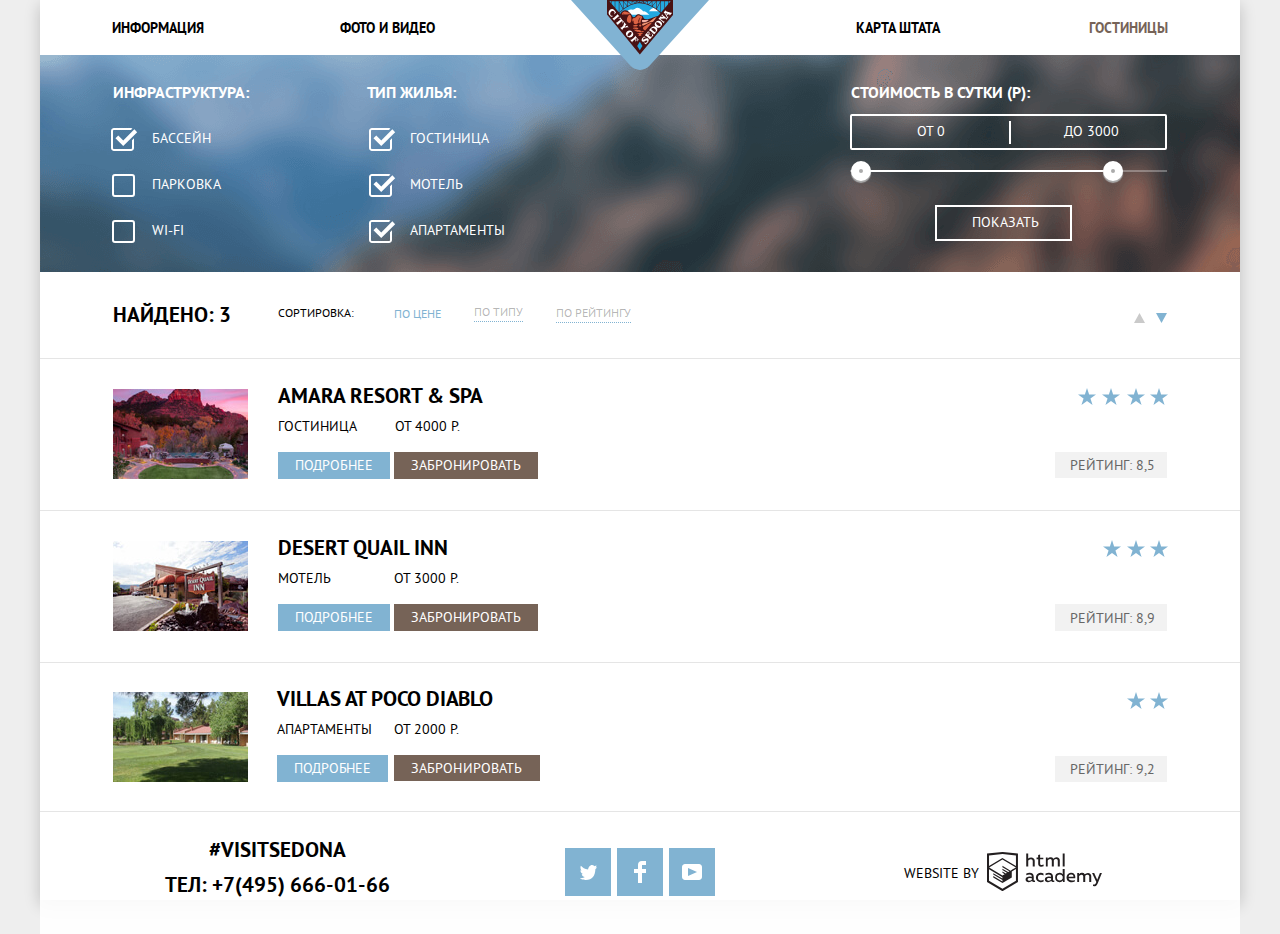
==== hotels.html @ c20787b1 "правки" ====
<!DOCTYPE html>
<html class="page" lang="ru">
  <head>
    <meta charset="utf-8">
    <title>HTML Academy: Седона</title>
    <link href="css/normalize.css" rel="stylesheet">
    <link href="css/style-min.css" rel="stylesheet">
  </head>
  <body>
    <div class="wrapper page-wrapper">
      <header class="header">
        <a class="logo-sedona" href="index.html">
          <img src="img/logo_sedona.svg" width="138" height="70" alt="Логотип город Седона">
        </a>
        <nav class="main-nav">
          <ul class="main-nav-list">
            <li class="main-nav-item"><a class="main-nav-link" href="">Информация</a></li>
            <li class="main-nav-item main-nav-item-foto"><a class="main-nav-link" href="">Фото и видео</a></li>
            <li class="main-nav-item main-nav-item-map main-nav-item-right"><a class="main-nav-link" href="">Карта штата</a></li>
            <li class="main-nav-item main-nav-item-right"><a class="main-nav-link">Гостиницы</a></li>
          </ul>
        </nav>
      </header>
      <main>
        <h1 class="visually-hidden">Поиск отеля</h1>
        <section>
          <h2 class="visually-hidden">Поиск гостиницы</h2>
          <form class="filter-hotel" action="https://echo.htmlacademy.ru" method="get">
            <fieldset class="filter filter-control">
              <legend class="filter-title legend">Инфраструктура:</legend>
              <ul class="type-hotel-list">
                <li class="type-hotel-item">
                  <input class="visually-hidden type-hotel-input type-hotel-input-checked" type="checkbox" id="pool" name="pool" checked>
                  <label class="label" for="pool">Бассейн</label>
                </li>
                <li class="type-hotel-item">
                  <input class="visually-hidden type-hotel-input" type="checkbox" id="parking" name="parking">
                  <label class="label" for="parking">Парковка</label>
                </li>
                <li class="type-hotel-item">
                  <input class="visually-hidden type-hotel-input" type="checkbox" id="wifi" name="wifi">
                  <label class="label" for="wifi">Wi-Fi</label>
                </li>
              </ul>
            </fieldset>
            <fieldset class="filter">
              <legend class="filter-title legend">Тип жилья:</legend>
              <ul class="filter-type-hotel-list">
                <li class="type-hotel-item">
                  <input class="visually-hidden type-hotel-input type-hotel-input-checked" type="checkbox" id="hotel" name="hotel" checked>
                  <label class="label" for="hotel">Гостиница</label>
                </li>
                <li class="type-hotel-item">
                  <input class="visually-hidden type-hotel-input type-hotel-input-checked" type="checkbox" id="motel" name="motel" checked>
                  <label class="label" for="motel">Мотель</label>
                </li>
                <li class="type-hotel-item">
                  <input class="visually-hidden type-hotel-input type-hotel-input-checked" type="checkbox" id="apartments" name="apartments" checked>
                  <label class="label" for="apartments">Апартаменты</label>
                </li>
              </ul>
            </fieldset>
            <fieldset class="filter filter-range">
              <legend class="filter-title legend-control">Стоимость в сутки (Р):</legend>
              <div>
                <div class="price-controls">
                  <label class="min-price" for="min-price">
                    От <input class="input-price" name="min-price" type="text" id="min-price" inputmode="numeric" value="0">
                  </label>
                  <label class="max-price" for="max-price">
                    До <input class="input-price" name="max-price" type="text" id="max-price" inputmode="numeric" value="3000">
                  </label>
                </div>
                <div class="range-controls">
                  <div class="scale">
                    <div class="bar"></div>
                  </div>
                  <div class="toggle" tabindex="0"></div>
                  <div class="toggle toggle-max" tabindex="0"></div>
                </div>
              </div>
              <button class="type-hotel-submit" type="submit">Показать</button>
            </fieldset>
          </form>
          <section class="results-search">
            <h2 class="visually-hidden">Результаты поиска гостиниц</h2>
            <p class="results-search-title">Найдено: 3</p>
            <p class="sort">Сортировка:</p>
            <a class="sort-link price">По цене</a>
            <a class="sort-link type" href="">По типу</a>
            <a class="sort-link sort-link-rating" href="">По рейтингу</a>
            <div class="results-filter-control">
              <a class="results-filter results-control-ascending" href="" aria-label="по возрастанию">
                <svg class="results-filter-hover" width="11" height="10" viewBox="0 0 11 10" fill="none" xmlns="http://www.w3.org/2000/svg">
                  <path d="M5.5 0L0 10H11L5.5 0Z" fill="#CACACA"/>
                </svg>
              </a>
              <a class="results-filter" aria-label="по убыванию">
                <svg class="results-filter-hover" width="11" height="10" viewBox="0 0 11 10" fill="none" xmlns="http://www.w3.org/2000/svg">
                  <path d="M5.5 10L0 0H11" fill="#81B3D2"/>
                </svg>
              </a>
            </div>
          </section>
        </section>
        <article class="cards-hotel">
          <img class="image" src="img/hotel1.jpg" width="135" height="90" alt="фото гостиницы Amara resort & spa">
          <div class="hotel-text">
            <a href="#" class="caption">Amara resort & spa</a>
            <p class="cards-text">Гостиница <span class="cards-text-range">от 4000 р.</span></p>
            <div class="hotel-text-links">
              <a class="more" href="">Подробнее</a>
              <a class="reserve-link" href="">Забронировать</a>
            </div>
          </div>
          <p class="cards-text cards-text-control">
            <img class="star" src="img/4stars.svg" alt="4-х звёздочный отель">
            <span class="rating">Рейтинг: 8,5</span>
          </p>
        </article>
        <article class="cards-hotel">
          <img class="image" src="img/hotel2.jpg" width="135" height="90" alt="фото гостиницы Desert quail inn">
          <div class="hotel-text">
            <a href="#"  class="caption">Desert quail inn</a>
            <p class="cards-text price">Мотель <span class="hotel-text-range">от 3000 р.</span></p>
            <div class="hotel-text-links">
              <a class="more" href="">Подробнее</a>
              <a class="reserve-link" href="">Забронировать</a>
            </div>
          </div>
          <p class="cards-text cards-text-control">
            <img class="star" src="img/3stars.svg" alt="3-х звёздочный отель">
            <span class="rating rating-range">Рейтинг: 8,9</span>
          </p>
        </article>
        <article class="cards-hotel cards-hotel-border">
          <img class="picture" src="img/hotel3.jpg" width="135" height="90" alt="фото гостиницы Villas at poco diablo">
          <div class="hotel-text-control">
            <a href="#" class="caption">Villas at poco diablo</a>
            <p class="cards-text price">Апартаменты <span class="text-range">от 2000 р.</span></p>
            <div class="hotel-text-links">
              <a class="more more-control" href="">Подробнее</a>
              <a class="reserve-link reserve-link-control" href="">Забронировать</a>
            </div>
          </div>
          <p class="cards-text cards-text-control">
            <img class="star" src="img/2stars.svg" alt="2-х звёздочный отель">
            <span class="rating">Рейтинг: 9,2</span>
          </p>
        </article>
      </main>
      <footer class="footer">
        <section class="contacts">
          <h2 class="visually-hidden">Контактная информация</h2>
          <p class="contacts-content">
            <span class="contacts-text">#visitsedona</span><br>
            <a class="contacts-phone" href="tel:+7(495)6660166">Тел: +7(495) 666-01-66</a>
          </p>
        </section>
        <section class="social">
          <h2 class="visually-hidden">Социальные сети</h2>
          <ul class="social-list">
            <li class="social-list-item">
              <a class="social-link" href="" aria-label="twitter">
                <svg xmlns="http://www.w3.org/2000/svg" xmlns:xlink="http://www.w3.org/1999/xlink" width="17" height="15" viewBox="0 0 17 15"><path fill="#FFF" d="M10.95.144c1.685-.496 2.984.27 3.577 1.179.673-.231 1.331-.481 2.011-.708a2.345 2.345 0 0 1-.857 1.768c.685.17 1.304-.491 1.304-.491-.169 1-1.006 1.788-1.563 2.024-.231 6.75-3.175 11.217-10.077 11.082h-.446c-.41 0-4.164-.46-4.898-1.887 2.271.196 3.893-.422 4.693-1.177-.96-.3-2.679-.477-2.979-2.95.349.106.564.228 1.19.119C1.705 8.247.374 7.53.448 5.33c.285.328 1.067.536 1.34.472C1.085 5.561-.182 2.442.894.85c1.818 1.854 3.735 3.606 7.152 3.773C8.254 2.33 9.183.793 10.95.144z"/></svg>
              </a>
            </li>
            <li class="social-list-item">
              <a class="social-link" href="" aria-label="facebook">
                <svg xmlns="http://www.w3.org/2000/svg" width="12" height="22" viewBox="0 0 12 22"><path fill="#FFF" d="M12 4V0H8a4 4 0 0 0-4 4v4H0v4h4v10h4V12h4V8H8V4h4z"/></svg>
              </a>
            </li>
            <li class="social-list-item">
              <a class="social-link" href="" aria-label="youtube">
                <svg xmlns="http://www.w3.org/2000/svg" xmlns:xlink="http://www.w3.org/1999/xlink" width="20" height="16" viewBox="0 0 20 16"><path fill="#FFF" d="M17 0H3C1.35 0 0 1.35 0 3v10c0 1.65 1.35 3 3 3h14c1.65 0 3-1.35 3-3V3c0-1.65-1.35-3-3-3zM6.027 11.998V4.002L15.014 8l-8.987 3.998z"/></svg>
              </a>
            </li>
          </ul>
        </section>
        <p class="authors">
          Website by
          <a class="authors-logo" href="https://htmlacademy.ru/intensive/htmlcss" aria-label="html-academy">
            <svg class="authors-logo-hover" id="Layer_1" data-name="Layer 1" xmlns="http://www.w3.org/2000/svg" viewBox="0 0 108.08 36.85"><title>logo-htmlacademy-small1</title><path d="M44.61,26.88a2,2,0,0,0,.55-0.1v1.33a3.25,3.25,0,0,1-1.18.21,1.67,1.67,0,0,1-1.67-1,4.84,4.84,0,0,1-3.14,1.08c-1.51,0-2.91-.83-2.91-2.55,0-2.13,2-2.79,3.71-2.79a11.08,11.08,0,0,1,2.17.25v-0.3c0-1-.76-1.77-2.19-1.77a7.42,7.42,0,0,0-3,.64v-1.7a10.21,10.21,0,0,1,3.19-.55c2.36,0,3.81,1.12,3.81,3.65v3a0.54,0.54,0,0,0,.49.59h0.17Zm-6.44-1.13A1.35,1.35,0,0,0,39.63,27h0.11a3.39,3.39,0,0,0,2.41-1V24.58a9.72,9.72,0,0,0-1.81-.21c-1,0-2.16.33-2.16,1.38h0Zm12.36-6.11a5,5,0,0,1,2.57.64V22a4.08,4.08,0,0,0-2.3-.7,2.75,2.75,0,1,0,0,5.49,5,5,0,0,0,2.43-.64v1.71a6.27,6.27,0,0,1-2.76.57A4.21,4.21,0,0,1,46,24.51q0-.21,0-0.41a4.32,4.32,0,0,1,4.18-4.46h0.38Zm12.17,7.24a2,2,0,0,0,.55-0.1v1.33a3.25,3.25,0,0,1-1.18.21,1.67,1.67,0,0,1-1.67-1,4.84,4.84,0,0,1-3.14,1.08c-1.51,0-2.91-.83-2.91-2.55,0-2.13,2-2.79,3.71-2.79a11.08,11.08,0,0,1,2.17.25v-0.3c0-1-.76-1.77-2.19-1.77a7.42,7.42,0,0,0-3,.64v-1.7a10.21,10.21,0,0,1,3.19-.55c2.36,0,3.81,1.12,3.81,3.65v3a0.54,0.54,0,0,0,.49.59h0.17Zm-6.44-1.13A1.35,1.35,0,0,0,57.73,27h0.11a3.39,3.39,0,0,0,2.41-1V24.58a9.72,9.72,0,0,0-1.81-.21c-1.06,0-2.16.33-2.16,1.38h0ZM73,16V28.2H71.35V26.88a3.88,3.88,0,0,1-3.19,1.54,4.4,4.4,0,0,1,0-8.78,3.81,3.81,0,0,1,3,1.3V16H73Zm-4.53,5.22a2.76,2.76,0,1,0,0,5.52A2.86,2.86,0,0,0,71.15,25V23A2.91,2.91,0,0,0,68.49,21.27ZM79,19.64c3.31,0,4.46,2.68,3.92,5.09H76.7c0.21,1.5,1.67,2.11,3.19,2.11a6.11,6.11,0,0,0,2.64-.59v1.6a7.14,7.14,0,0,1-3,.57C77,28.42,74.78,27,74.78,24a4.18,4.18,0,0,1,4-4.39H79Zm0.09,1.54a2.28,2.28,0,0,0-2.44,2.1v0.06H81.3A2,2,0,0,0,79.13,21.18Zm5.73,7V19.87h1.65v1a3.81,3.81,0,0,1,2.78-1.27A2.86,2.86,0,0,1,91.89,21a4.12,4.12,0,0,1,2.91-1.33A3.06,3.06,0,0,1,98,23V28.2h-1.9V23.05a1.59,1.59,0,0,0-1.42-1.75H94.42a2.8,2.8,0,0,0-2.07,1.12V28.2h-1.9V23.05A1.59,1.59,0,0,0,89,21.31H88.8a3,3,0,0,0-2.21,1.29v5.63H84.86Zm21.31-8.33h1.9l-3.91,9.46c-0.9,2.17-2.09,2.86-3.35,2.86a4.76,4.76,0,0,1-1.1-.14V30.46a2.86,2.86,0,0,0,.85.12c0.9,0,1.58-.64,2.07-1.9l0.17-.42-4-8.4h2l2.86,6.29ZM38.73,1.46V6.22a3.81,3.81,0,0,1,2.7-1.14,3.25,3.25,0,0,1,3.44,3.4v5.15H43V8.72a1.81,1.81,0,0,0-1.61-2h-0.3a2.93,2.93,0,0,0-2.32,1.39v5.52h-1.9V1.46h1.9ZM49.94,2.31v3h3V6.91h-3v3.81c0,1.1.5,1.46,1.58,1.46a4.49,4.49,0,0,0,1.69-.33v1.6A6.8,6.8,0,0,1,51,13.8a2.55,2.55,0,0,1-2.86-2.74V6.89H46.58V5.26h1.5V2.74Zm5.4,11.31V5.28H57v1A3.81,3.81,0,0,1,59.77,5a2.86,2.86,0,0,1,2.6,1.33A4.12,4.12,0,0,1,65.28,5,3.06,3.06,0,0,1,68.44,8.4v5.21h-1.9V8.46a1.59,1.59,0,0,0-1.42-1.75H64.89a2.8,2.8,0,0,0-2.07,1.12v5.78h-1.9V8.46A1.59,1.59,0,0,0,59.5,6.71H59.27A3,3,0,0,0,57.06,8v5.63H55.34ZM71.17,1.45H73V13.6H71.17V1.45ZM14.71,0H14.55L0,1.54V28.21l14.55,8.66,14.55-8.66V1.54Zm12.5,27.1L14.55,34.64,1.9,27.12V16.18l12.59,7.5V25L5.86,19.9v1.31l8.68,5.21v1.39L5.87,22.65V24l8.68,5.21,8.75-5.24V18.31L27.2,16V27.12Zm0-12.53-3.48,2-1.6,1L14.51,13v1.31L21,18.23H21l-0.14.09-1,.54-5.37-3.2V17l4.24,2.52-1,.67-3.2-1.9v1.31l2.1,1.24L14.5,22.1,2,14.65,14.51,7.11Zm0-1.32L14.49,5.76,1.91,13.25v-10L14.56,1.92,27.21,3.25v10h0Z" transform="translate(0 -0.02)" fill="#231f20"/></svg>
          </a>
        </p>
      </footer>
    </div>
  </body>
</html>
---- css/style-min.css ----
:root{--white:#fff;--special-white:rgba(255,255,255,0.3);--black:#000;--special-black:rgba(0,0,0,0.3);--light-black:#333;--blue:#81b3d2;--gray:#eee;--ligth-brown:#766357;--brown:#604e43;--dark-brown:#503e33;--date:#f2f2f2;--date-hover:#ebebeb;--icon-form:#a9a9a9;--find-hover:#669ec0;--find-button:#5496bd;--academy:#321f20;--academy-button:#bdbbbc;--fill:#d8d8d8;--checkbox-block:#6a6a6a;--shadow:#ababab;--icon-up:#cacaca;--rating:#666;--border-color-input:#e5e5e5}@font-face{font-family:"PT sans";font-style:normal;font-weight:400;src:url(../fonts/ptsans.woff2) format("woff2"),url(../fonts/ptsans.woff) format("woff")}@font-face{font-family:"PT sans";font-style:normal;font-weight:700;src:url(../fonts/ptsansbold.woff2) format("woff2"),url(../fonts/ptsansbold.woff) format("woff")}body{height:100%;min-width:1280px;margin:0;padding:0;font-family:"PT sans",Arial,sans-serif;font-size:14px;line-height:21px;font-weight:400;color:var(--black);position:relative;text-transform:uppercase;background-color:var(--gray)}a{text-decoration:none}img{max-width:100%;height:auto}*,::before,::after{box-sizing:border-box}.page{height:100%}.page-body{display:-ms-grid;display:grid;-ms-grid-rows:min-content 1fr min-content;grid-template-rows:min-content 1fr min-content;-ms-flex-line-pack:start;align-content:start;position:relative}.page-wrapper{height:100%;display:-ms-grid;display:grid;-ms-grid-rows:min-content 1fr min-content;grid-template-rows:min-content 1fr min-content;position:relative;-ms-flex-line-pack:start;align-content:start}.visually-hidden{position:absolute;clip:rect(0 0 0 0);width:1px;height:1px;margin:-1px}.wrapper{max-width:1200px;margin:0 auto;background-color:var(--white);box-shadow:0 5px 15px rgba(0,1,1,0.2)}.header{position:relative}.main-nav{background-color:var(--white)}.logo-sedona{position:absolute;left:50%;-webkit-transform:translate(-50%,0);transform:translate(-50%,0);width:138px;height:70px;-webkit-box-ordinal-group:2;-ms-flex-order:1;order:1}.logo-sedona:focus{outline:solid 1px #000}.main-nav-list{height:55px;margin:0;padding:0 72px;display:-webkit-box;display:-ms-flexbox;display:flex;-webkit-box-pack:justify;-ms-flex-pack:justify;justify-content:space-between;-webkit-box-align:center;-ms-flex-align:center;align-items:center;list-style:none}.main-nav-item{width:227px;text-align:left}.main-nav-link{padding:5px 0;line-height:26px;font-weight:700;color:var(--black)}.main-nav-item-foto{margin-right:72px}.main-nav-item-map{margin-left:72px}.main-nav-item-right{text-align:right}.main-nav-link:hover,.main-nav-link:focus{color:var(--blue);outline:none}.main-nav-link:active{color:var(--special-black)}.main-nav-link:not([href]){color:var(--ligth-brown);cursor:default}.link-foto{margin-right:125px}.link-map{margin-left:125px}.slogan{height:509px;background-image:url(../img/background_mountains.png),url(../img/mountains.jpg);background-position:center bottom -1px,center top;background-repeat:no-repeat;text-align:center}.welcome{padding-top:78px}.main{background-color:var(--white);text-align:center}.subject{margin:43px auto 44px;width:470px;font-size:21px;line-height:26px;text-align:center}.text{margin:0;padding-bottom:51px;font-size:14px;line-height:26px}.features-box{display:-webkit-box;display:-ms-flexbox;display:flex}.feature{font-size:14px;line-height:21px;min-width:400px;text-align:center;font-weight:400;color:var(--white);background-color:var(--blue)}.feature-grey{color:var(--black);background-color:var(--gray);min-height:256px}.feature-title{max-width:151px;margin:0 auto;padding-bottom:26px;font-size:21px;font-weight:700}.feature-title-control{padding-top:47px}.feature-subtitle-control{padding-top:50px}.feature-description{margin:0 auto;padding-bottom:24px;max-width:303px}.description-control{padding-bottom:23px}.feature-grey-description{margin:0 auto;padding-bottom:23px;max-width:301px;line-height:22px}.feature-description-control{max-width:259px;color:var(--light-black)}.advantage-list{list-style:none;margin:0 auto;padding:0;display:-webkit-box;display:-ms-flexbox;display:flex;text-align:center;min-height:330px;background-color:var(--white)}.advantage-item{min-width:400px;background-repeat:no-repeat}.advantage-item-house{background-image:url(../img/advantage1.svg);background-position:center 61px}.advantage-item-food{background-image:url(../img/advantage2.svg);background-position:center 62px}.advantage-item-souvenirs{background-image:url(../img/advantage3.svg);background-position:center 57px}.advantage-box-title{width:120px;margin:0 auto;font-size:21px;font-weight:700;padding-bottom:27px}.advantage-box-text{margin:0 auto;max-width:300px;color:var(--light-black)}.advantage-title{padding-top:159px}.advantage-title-control{padding-top:47px;padding-bottom:25px}.search-hotel-block{line-height:24px;text-align:center}.form-description{margin:0;font-size:14px;padding-bottom:45px;font-weight:400;color:var(--light-black);background-color:var(--white)}.subtitle{margin:0 auto;padding-top:57px;padding-bottom:31px;font-size:30px;font-weight:700;background-color:var(--white)}.search-hotel-content{position:relative;background-color:var(--white)}.search-hotel{position:relative;color:var(--white);width:568px;height:86px;margin:0 auto;font-size:21px;font-weight:700;line-height:26px;background-color:var(--ligth-brown);border:none;text-transform:uppercase}.search-hotel:hover,.search-hotel:focus{background-color:var(--brown);outline:none}.search-hotel:active{color:var(--special-white);background-color:var(--dark-brown)}.search-hotel-form{position:absolute;width:568px;left:50%;-webkit-transform:translate(-50%,0);transform:translate(-50%,0);padding:55px;background-color:var(--white);z-index:4}.hide-form{-webkit-animation:hide .6s;animation:hide .6s;visibility:hidden;-webkit-transition:visibility .6s;transition:visibility .6s}.show-form{-webkit-animation:show .6s;animation:show .6s;visibility:visible;-webkit-transition:visibility .6s;transition:visibility .6s}.arrival-date{margin-top:-1px}.desc{font-size:14px;font-weight:700;line-height:24px}.arrival-date-lable{margin-left:-1px;margin-right:20px}.departure-date-lable{margin-left:-1px;margin-right:17px}.desc-range{margin-left:56px;margin-right:29px}.label-people{margin-right:41px}.form-row .hotel-input{width:346px}.hotel-input{padding:0 0 0 13px;height:38px;line-height:26px;font-weight:700;text-transform:uppercase;background-color:var(--date);border:none}.hotel-input:hover{background-color:var(--date-hover)}.hotel-input:focus{background-color:var(--white);outline:2px solid var(--border-color-input)}.hotel-input::placeholder{text-transform:uppercase;line-height:26px;font-weight:700;color:var(--black)}.hotel-input::-webkit-input-placeholder{text-transform:uppercase;line-height:26px;font-weight:700;color:var(--black)}.hotel-input::-moz-placeholder{text-transform:uppercase;line-height:38px;font-weight:700;color:var(--black);padding-top:10px}.hotel-input:-ms-input-placeholder{text-transform:uppercase;line-height:26px;font-weight:700;color:var(--black)}.form-row .hotel-input::-webkit-input-placeholder{padding:6px 0}.form-row .hotel-input::-moz-placeholder{padding:6px 0}.form-row .hotel-input:-ms-input-placeholder{padding:6px 0}.form-row .hotel-input::placeholder{padding:6px 0}.form-row .hotel-input::-webkit-input-placeholder{padding:6px 0}.form-row .hotel-input::-moz-placeholder{padding:6px 0}.form-row .hotel-input:-ms-input-placeholder{padding:6px 0}.form-row .hotel-input::placeholder{padding:6px 0}.calendar{position:relative;height:38px;padding:0;color:var(--icon-form);border:none;cursor:pointer;background-color:var(--date)}.calendar-icon{position:absolute;right:8px;top:8px}.calendar:hover,.calendar:focus{color:var(--black);outline:none}.calendar:active{color:var(--blue)}.calendar path{fill:var(--icon-form)}.calendar:hover path,.calendar:focus path{fill:var(--black)}.calendar:active path{fill:var(--blue)}.search-hotel-button{height:38px;padding:0 12px;color:var(--icon-form);border:none;cursor:pointer;background-color:var(--date)}.search-hotel-button-minus{padding-bottom:4px}.search-hotel-button-plus{padding-top:3px}.search-hotel-button:hover,.search-hotel-button:focus{color:var(--black);outline:none}.search-hotel-button:active{color:var(--blue)}.search-hotel-button:hover rect,.search-hotel-button:focus rect{outline:none;fill:var(--black)}.search-hotel-button:active rect{fill:var(--blue);outline:none}.search-hotel-button:hover path,.search-hotel-button:focus path{outline:none;fill:var(--black)}.search-hotel-button:active path{fill:var(--blue);outline:none}.form-row + .form-row{margin-top:28px}.form-row{position:relative}.form-row .calendar{width:36px;top:0;right:1px;position:absolute;background-color:transparent;width:36px;top:0;right:1px;position:absolute;background-color:transparent}.people{display:-webkit-box;display:-ms-flexbox;display:flex;-webkit-box-pack:center;-ms-flex-pack:center;justify-content:center;-webkit-box-align:center;-ms-flex-align:center;align-items:center;margin:30px 0 55px}.people .hotel-input{width:39px}.submit{padding:0;width:458px;height:58px;font-size:21px;font-weight:700;text-transform:uppercase;line-height:26px;color:var(--white);background-color:var(--blue);border:none;text-align:center}.submit:hover,.submit:focus{background-color:var(--find-hover);outline:none}.submit:active{color:var(--special-white);background-color:var(--find-button);outline:none}.map-container{height:594px;position:relative}.map{position:relative;display:block;border:none;z-index:2}.image-map{position:absolute;top:0;left:0;z-index:1}.footer{padding:4px 138px 8px 125px;min-height:120px;min-width:1200px;display:-webkit-box;display:-ms-flexbox;display:flex;-webkit-box-pack:justify;-ms-flex-pack:justify;justify-content:space-between;background-color:rgba(255,255,255,0.9)}.index-footer{bottom:0;position:absolute;left:50%;-webkit-transform:translate(-50%,0);transform:translate(-50%,0);z-index:4;padding-top:6px}.contacts{text-align:center;max-width:300px}.contacts-content{margin-top:19px;font-size:21px;font-weight:700;line-height:26px}.index-footer .contacts-content{margin-top:16px}.contacts-phone{margin-top:9px;display:block;color:var(--black);text-decoration:none}.contacts-phone:hover,.contacts-phone:focus{color:var(--blue);outline:none}.social{margin-right:14px;-ms-flex-item-align:center;align-self:center}.social-list{display:-webkit-box;display:-ms-flexbox;display:flex;margin:0;padding:0;list-style:none;-webkit-box-align:center;-ms-flex-align:center;align-items:center}.social-list-item{margin:0 3px;background-color:var(--blue);background-position:center;background-repeat:no-repeat}.social-link{width:46px;height:48px;display:-webkit-box;display:-ms-flexbox;display:flex;-webkit-box-pack:center;-ms-flex-pack:center;justify-content:center;-webkit-box-align:center;-ms-flex-align:center;align-items:center}.social-link:active path{opacity:.3;-ms-filter:progid:DXImageTransform.Microsoft.Alpha(Opacity=30)}.social-link:active{background-color:var(--find-button)}.social-link:hover,.social-link:focus{background-color:var(--find-hover);outline:none}.authors{display:-webkit-box;display:-ms-flexbox;display:flex;-webkit-box-align:center;-ms-flex-align:center;align-items:center;-webkit-box-pack:end;-ms-flex-pack:end;justify-content:flex-end;margin:0;font-size:14px;line-height:26px;padding-top:1px}.authors-logo{width:115px;height:41px;margin-left:8px;display:inline-block;outline:none}.authors-logo-hover:hover path,.authors-logo-hover:focus path{fill:var(--blue)}.authors-logo-hover:active path{fill:var(--academy-button)}.filter{margin:27px 0 0;padding:0;border:none}.filter-hotel{font-size:14px;line-height:21px;padding:0 73px;font-weight:400;color:var(--white);display:-webkit-box;display:-ms-flexbox;display:flex;min-height:217px;background-image:url(../img/filter-background.png);background-position:center;background-repeat:no-repeat}.filter-title{margin:0;font-size:16px;font-weight:700}.filter-control{padding-right:118px}.legend{letter-spacing:-.1px;margin-bottom:25px}.legend-control{margin-left:1px;margin-bottom:11px;letter-spacing:-.1px}.price-controls{width:317px;height:36px;display:-webkit-box;display:-ms-flexbox;display:flex;margin-bottom:20px;padding-left:61px;-webkit-box-pack:center;-ms-flex-pack:center;justify-content:center;-webkit-box-align:center;-ms-flex-align:center;align-items:center;border:2px solid var(--white);border-radius:2px}.input-price{width:37px;padding:0;margin-right:35px}.min-price{padding-bottom:2px;border-right:solid 2px var(--white)}.max-price{padding-left:53px;padding-bottom:2px;padding-right:2px}.filter-range{display:-webkit-box;display:-ms-flexbox;display:flex;-webkit-box-orient:vertical;-webkit-box-direction:normal;-ms-flex-direction:column;flex-direction:column;margin-left:auto}.range-controls{position:relative}.scale{padding-left:1px;width:100%;height:2px;background-color:rgba(255,255,255,0.3)}.bar{width:261px;height:2px;background-color:var(--white);opacity:1;-ms-filter:progid:DXImageTransform.Microsoft.Alpha(Opacity=100)}.toggle{box-sizing:content-box;position:absolute;left:1px;top:-9px;width:4px;height:4px;padding:0;border:8px solid var(--white);background-color:var(--shadow);border-radius:50%;box-shadow:0 2px 1px 0 var(--shadow);cursor:pointer}.toggle:hover,.toggle:focus{width:5px;height:5px;border:9px solid var(--white);outline:none}.toggle-max{left:253px}.input-price{color:var(--white);background-color:transparent;border:none}.cost{padding-top:11px;padding-bottom:11px}.type-hotel-submit{margin-left:85px;width:137px;padding:5px 0 6px 3px}.type-hotel-item{padding-left:20px;padding-bottom:25px}.type-hotel-list{margin:0 0 0 19px;padding:0;list-style:none}.filter-type-hotel-list{margin:0 0 0 23px;padding:0;list-style:none}.type-hotel-input:checked + label:before{content:"";position:absolute;left:-41px;width:27px;height:23px;background-image:url(../img/checkbox-on.svg)}.type-hotel-input:focus + label:before{outline:2px solid var(--black)}.type-hotel-input:disabled + label:before{background-image:url(../img/checkbox-off.svg)}.type-hotel-input-checked:disabled + label:before{background-image:url(../img/checkbox-on-disabled.svg)}.label{cursor:pointer;position:relative}.label:before{content:"";position:absolute;left:-40px;width:23px;height:23px;background-image:url(../img/checkbox.svg)}.type-hotel-submit{margin-top:33px;font-size:14px;font-weight:400;line-height:21px;text-transform:uppercase;color:var(--white);border:2px solid var(--white);background-color:transparent}.type-hotel-submit:hover,.type-hotel-submit:focus{color:var(--black);background-color:var(--white);border:none;outline:none;height:36px}.results-search{font-size:12px;line-height:18px;min-height:86px;display:-webkit-box;display:-ms-flexbox;display:flex;-webkit-box-align:center;-ms-flex-align:center;align-items:center;background-color:var(--white)}.results-search-title{margin:0;font-size:21px;font-weight:700;line-height:26px;padding-left:73px;padding-right:47px}.sort{padding-bottom:4px;padding-right:40px}.sort-link{color:var(--special-black);border-bottom:1px dotted var(--blue)}.sort-link:not([href]){color:var(--blue);cursor:default;border:none}.sort-link:hover,.sort-link:focus{color:var(--blue);outline:none}.sort-link:active{color:var(--black);border:none}.price{margin-bottom:3px;margin-right:33px}.type{margin-right:33px;margin-bottom:5px}.sort-link-rating{margin-bottom:4px}.results-filter:focus{outline:none}.results-filter:focus path{fill:var(--black);outline:none}.results-filter:not([href]){color:var(--blue);cursor:default}.results-filter:not([href]):hover path{cursor:default;fill:var(--blue)}.results-filter-hover{margin-top:10px}.results-filter-hover:hover path,.results-filter-hover:focus path{fill:var(--black)}.results-filter-hover:active path{fill:var(--blue)}.results-filter-control{margin-left:auto;padding-right:73px}.results-control-ascending{margin-right:8px}.cards-hotel{margin-bottom:2px;padding:0 71px 0 73px;font-size:14px;line-height:21px;min-height:150px;display:-webkit-box;display:-ms-flexbox;display:flex;-webkit-box-pack:start;-ms-flex-pack:start;justify-content:flex-start;-webkit-box-align:start;-ms-flex-align:start;align-items:start;background-color:var(--white);border-top:1px solid var(--border-color-input)}.cards-hotel-border{border-bottom:1px solid var(--border-color-input)}.image{-ms-flex-item-align:center;align-self:center;margin-top:1px;width:135px;height:90px}.picture{-ms-flex-item-align:center;align-self:center;margin-top:-1px;width:135px;height:90px}.caption{font-size:21px;font-weight:700;line-height:26px;margin:0 0 7px;color:var(--black)}.caption:hover{color:var(--blue)}.caption:active{color:var(--special-black)}.cards-text{letter-spacing:0;margin:0}.cards-text-range{margin-left:35px}.hotel-text{margin-top:24px;padding-left:30px;display:-webkit-box;display:-ms-flexbox;display:flex;-webkit-box-orient:vertical;-webkit-box-direction:normal;-ms-flex-direction:column;flex-direction:column}.hotel-text-control{letter-spacing:-.2px;margin-top:23px;padding-left:29px;display:-webkit-box;display:-ms-flexbox;display:flex;-webkit-box-orient:vertical;-webkit-box-direction:normal;-ms-flex-direction:column;flex-direction:column}.cards-text-control{margin-left:auto;padding-top:29px;display:-webkit-box;display:-ms-flexbox;display:flex;-webkit-box-orient:vertical;-webkit-box-direction:normal;-ms-flex-direction:column;flex-direction:column}.text-range{margin-left:18px}.hotel-text-links{margin-top:18px}.hotel-text-range{margin-left:60px}.more{padding:4px 17px 5px;color:var(--white);text-align:center;background-color:var(--blue)}.more-control{margin-right:2px;letter-spacing:-.1px}.more:hover,.more:focus{background-color:var(--find-hover);outline:none}.more:active{color:var(--special-white);background-color:var(--find-button)}.reserve-link{padding:4px 17px 5px;color:var(--white);text-align:center;background-color:var(--ligth-brown)}.reserve-link-control{padding:4px 18px 4px 17px;letter-spacing:.1px}.reserve-link:hover,.reserve-link:focus{background-color:var(--brown);outline:none}.reserve-link:active{color:var(--special-white);background-color:var(--dark-brown)}.star{-ms-flex-item-align:end;align-self:flex-end}.rating{padding:3px 12px 2px 15px;margin:47px 2px 0 0;color:var(--rating);background-color:var(--date)}.rating-range{padding:4px 12px 2px 15px}@-webkit-keyframes hide{0%{-webkit-transform:translate(-50%,0);transform:translate(-50%,0);clip:rect(0,568px,395px,0)}100%{-webkit-transform:translate(-50%,-395px);transform:translate(-50%,-395px);clip:rect(395px,568px,395px,0)}}@keyframes hide{0%{-webkit-transform:translate(-50%,0);transform:translate(-50%,0);clip:rect(0,568px,395px,0)}100%{-webkit-transform:translate(-50%,-395px);transform:translate(-50%,-395px);clip:rect(395px,568px,395px,0)}}@-webkit-keyframes show{0%{-webkit-transform:translate(-50%,-395px);transform:translate(-50%,-395px);clip:rect(395px,568px,395px,0)}100%{-webkit-transform:translate(-50%,0);transform:translate(-50%,0);clip:rect(0,568px,395px,0)}}@keyframes show{0%{-webkit-transform:translate(-50%,-395px);transform:translate(-50%,-395px);clip:rect(395px,568px,395px,0)}100%{-webkit-transform:translate(-50%,0);transform:translate(-50%,0);clip:rect(0,568px,395px,0)}}
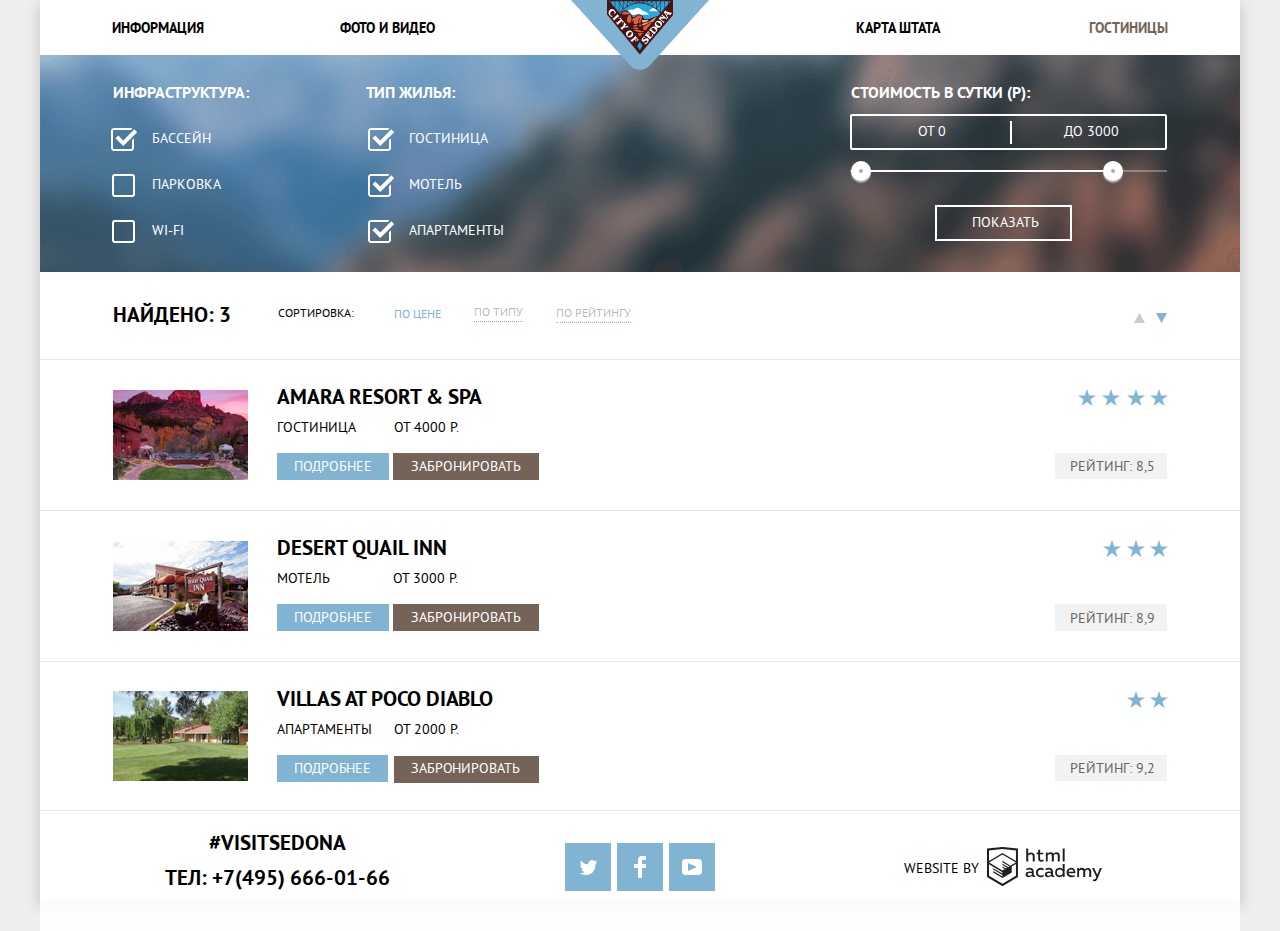
==== commit 9c77f900: "правки" ====
--- a/hotels.html
+++ b/hotels.html
@@ -4,7 +4,7 @@
     <meta charset="utf-8">
     <title>HTML Academy: Седона</title>
     <link href="css/normalize.css" rel="stylesheet">
-    <link href="css/style-min.css" rel="stylesheet">
+    <link href="css/style.css" rel="stylesheet">
   </head>
   <body>
     <div class="wrapper page-wrapper">
--- a/css/style.css
+++ b/css/style.css
@@ -0,0 +1,1386 @@
+:root {
+  --white: #ffffff;
+  --special-white: rgba(255, 255, 255, 0.3);
+  --black: #000000;
+  --special-black: rgba(0, 0, 0, 0.3);
+  --light-black: #333333;
+  --blue: #81b3d2;
+  --gray: #eeeeee;
+  --ligth-brown: #766357;
+  --brown: #604e43;
+  --dark-brown: #503e33;
+  --date: #f2f2f2;
+  --date-hover: #ebebeb;
+  --icon-form: #a9a9a9;
+  --find-hover: #669ec0;
+  --find-button: #5496bd;
+  --academy: #321f20;
+  --academy-button: #bdbbbc;
+  --fill: #d8d8d8;
+  --checkbox-block: #6a6a6a;
+  --shadow: #ababab;
+  --icon-up: #cacaca;
+  --rating: #666666;
+  --border-color-input: #e5e5e5;
+}
+
+@font-face {
+  font-family: "PT sans";
+  font-style: normal;
+  font-weight: 400;
+  src: url("../fonts/ptsans.woff2") format("woff2"),
+  url("../fonts/ptsans.woff") format("woff");
+}
+
+@font-face {
+  font-family: "PT sans";
+  font-style: normal;
+  font-weight: 700;
+  src: url("../fonts/ptsansbold.woff2") format("woff2"),
+  url("../fonts/ptsansbold.woff") format("woff");
+}
+
+body {
+  height: 100%;
+  min-width: 1280px;
+  margin: 0;
+  padding: 0;
+  font-family: "PT sans", Arial, sans-serif;
+  font-size: 14px;
+  line-height: 21px;
+  font-weight: 400;
+  color: var(--black);
+  position: relative;
+  text-transform: uppercase;
+  background-color: var(--gray);
+}
+
+a {
+  text-decoration: none;
+}
+
+img {
+  max-width: 100%;
+  height: auto;
+}
+
+*, *::before, *::after {
+  box-sizing: border-box;
+}
+
+.page {
+  height: 100%;
+}
+
+.page-body {
+  display: -ms-grid;
+  display: grid;
+  -ms-grid-rows: min-content 1fr min-content;
+  grid-template-rows: min-content 1fr min-content;
+  -ms-flex-line-pack: start;
+  align-content: start;
+  position: relative;
+}
+
+.page-wrapper {
+  height: 100%;
+  display: -ms-grid;
+  display: grid;
+  -ms-grid-rows: min-content 1fr min-content;
+  grid-template-rows: min-content 1fr min-content;
+  position: relative;
+  -ms-flex-line-pack: start;
+  align-content: start;
+}
+
+.visually-hidden {
+  position: absolute;
+  clip: rect(0 0 0 0);
+  width: 1px;
+  height: 1px;
+  margin: -1px;
+}
+
+.wrapper {
+  max-width: 1200px;
+  margin: 0 auto;
+  background-color: var(--white);
+  box-shadow: 0 5px 15px rgba(0, 1, 1, 0.2);
+}
+
+.header {
+  position: relative;
+}
+
+.main-nav {
+  background-color: var(--white);
+}
+
+.logo-sedona {
+  position: absolute;
+  left: 50%;
+  -webkit-transform: translate(-50%, 0);
+  transform: translate(-50%, 0);
+  width: 138px;
+  height: 70px;
+  -webkit-box-ordinal-group: 2;
+  -ms-flex-order: 1;
+  order: 1;
+}
+
+.logo-sedona:focus {
+  outline: solid 1px black;
+}
+
+.main-nav-list {
+  height: 55px;
+  margin: 0;
+  padding: 0 72px;
+  display: -webkit-box;
+  display: -ms-flexbox;
+  display: flex;
+  -webkit-box-pack: justify;
+  -ms-flex-pack: justify;
+  justify-content: space-between;
+  -webkit-box-align: center;
+  -ms-flex-align: center;
+  align-items: center;
+  list-style: none;
+}
+
+.main-nav-item {
+  width: 227px;
+  text-align: left;
+}
+
+.main-nav-link {
+  padding: 5px 0;
+  line-height: 26px;
+  font-weight: bold;
+  color: var(--black);
+}
+
+.main-nav-item-foto {
+  margin-right: 72px;
+}
+
+.main-nav-item-map {
+  margin-left: 72px;
+}
+
+.main-nav-item-right {
+  text-align: right;
+}
+
+.main-nav-link:hover,
+.main-nav-link:focus {
+  color: var(--blue);
+  outline: none;
+}
+
+.main-nav-link:active {
+  color: var(--special-black);
+}
+
+.main-nav-link:not([href]) {
+  color: var(--ligth-brown);
+  cursor: default;
+}
+
+.link-foto {
+  margin-right: 125px;
+}
+
+.link-map {
+  margin-left: 125px;
+}
+
+/* index.html */
+
+.slogan {
+  height: 509px;
+  background-image: url("../img/background_mountains.png"),
+  url("../img/mountains.jpg");
+  background-position: center bottom -1px, center top;
+  background-repeat: no-repeat;
+  text-align: center;
+}
+
+.welcome {
+  padding-top: 78px;
+}
+
+.main {
+  background-color: var(--white);
+  text-align: center;
+}
+
+.subject {
+  margin: 43px auto 44px;
+  width: 470px;
+  font-size: 21px;
+  line-height: 26px;
+  text-align: center;
+}
+
+.text {
+  margin: 0;
+  padding-bottom: 51px;
+  font-size: 14px;
+  line-height: 26px;
+}
+
+.features-box {
+  display: -webkit-box;
+  display: -ms-flexbox;
+  display: flex;
+}
+
+.feature {
+  font-size: 14px;
+  line-height: 21px;
+  min-width: 400px;
+  text-align: center;
+  font-weight: normal;
+  color: var(--white);
+  background-color: var(--blue);
+}
+
+.feature-grey {
+  color: var(--black);
+  background-color: var(--gray);
+  min-height: 256px;
+}
+
+.feature-title {
+  max-width: 151px;
+  margin: 0 auto;
+  padding-bottom: 26px;
+  font-size: 21px;
+  font-weight: bold;
+}
+
+.feature-title-control {
+  padding-top: 47px;
+}
+
+.feature-subtitle-control {
+  padding-top: 50px;
+}
+
+.feature-description {
+  margin: 0 auto;
+  padding-bottom: 24px;
+  max-width: 303px;
+}
+
+.description-control {
+  padding-bottom: 23px;
+}
+
+.feature-grey-description {
+  margin: 0 auto;
+  padding-bottom: 23px;
+  max-width: 301px;
+  line-height: 22px;
+}
+
+.feature-description-control {
+  max-width: 259px;
+  color: var(--light-black);
+}
+
+.advantage-list {
+  list-style: none;
+  margin: 0 auto;
+  padding: 0;
+  display: -webkit-box;
+  display: -ms-flexbox;
+  display: flex;
+  text-align: center;
+  min-height: 330px;
+  background-color: var(--white);
+}
+
+.advantage-item {
+  min-width: 400px;
+  background-repeat: no-repeat;
+}
+
+.advantage-item-house {
+  background-image: url("../img/advantage1.svg");
+  background-position: center 61px;
+}
+
+.advantage-item-food {
+  background-image: url("../img/advantage2.svg");
+  background-position: center 62px;
+}
+
+.advantage-item-souvenirs {
+  background-image: url("../img/advantage3.svg");
+  background-position: center 57px;
+}
+
+.advantage-box-title {
+  width: 120px;
+  margin: 0 auto;
+  font-size: 21px;
+  font-weight: bold;
+  padding-bottom: 27px;
+}
+
+.advantage-box-text {
+  margin: 0 auto;
+  max-width: 300px;
+  color: var(--light-black);
+}
+
+.advantage-title {
+  padding-top: 159px;
+}
+
+.advantage-title-control {
+  padding-top: 47px;
+  padding-bottom: 25px;
+}
+
+.search-hotel-block {
+  line-height: 24px;
+  text-align: center;
+}
+
+.form-description {
+  margin: 0;
+  font-size: 14px;
+  padding-bottom: 45px;
+  font-weight: normal;
+  color: var(--light-black);
+  background-color: var(--white);
+}
+
+.subtitle {
+  margin: 0 auto;
+  padding-top: 57px;
+  padding-bottom: 31px;
+  font-size: 30px;
+  font-weight: bold;
+  background-color: var(--white);
+}
+
+.search-hotel-content{
+  position: relative;
+  background-color: var(--white);
+}
+
+.search-hotel {
+  position: relative;
+  color: var(--white);
+  width: 568px;
+  height: 86px;
+  margin: 0 auto;
+  font-size: 21px;
+  font-weight: bold;
+  line-height: 26px;
+  background-color: var(--ligth-brown);
+  border: none;
+  text-transform: uppercase;
+}
+
+.search-hotel:hover,
+.search-hotel:focus {
+  background-color: var(--brown);
+  outline: none;
+}
+
+.search-hotel:active {
+  color: var(--special-white);
+  background-color: var(--dark-brown);
+}
+
+.search-hotel-form {
+  position: absolute;
+  width: 568px;
+  left: 50%;
+  -webkit-transform: translate(-50%, 0);
+  transform: translate(-50%, 0);
+  padding: 55px;
+  background-color: var(--white);
+  z-index: 4;
+}
+
+.hide-form {
+  -webkit-animation: hide 0.6s;
+  animation: hide 0.6s;
+  visibility: hidden;
+  -webkit-transition: visibility 0.6s;
+  transition: visibility 0.6s;
+}
+
+.show-form {
+  -webkit-animation: show 0.6s;
+  animation: show 0.6s;
+  visibility: visible;
+  -webkit-transition: visibility 0.6s;
+  transition: visibility 0.6s;
+}
+
+.arrival-date {
+  margin-top: -1px;
+}
+
+.desc {
+  font-size: 14px;
+  font-weight: bold;
+  line-height: 24px;
+}
+
+.arrival-date-lable {
+  margin-left: -1px;
+  margin-right: 20px;
+}
+
+.departure-date-lable {
+  margin-left: -1px;
+  margin-right: 17px;
+}
+
+.desc-range {
+  margin-left: 56px;
+  margin-right: 29px;
+}
+
+.label-people {
+  margin-right: 41px;
+}
+
+.form-row .hotel-input {
+  width: 346px;
+}
+
+.hotel-input {
+  padding: 0 0 0 13px;
+  height: 38px;
+  line-height: 26px;
+  font-weight: bold;
+  text-transform: uppercase;
+  background-color: var(--date);
+  border: none;
+}
+
+.hotel-input:hover {
+  background-color: var(--date-hover);
+}
+
+.hotel-input:focus {
+  background-color: var(--white);
+  outline: 2px solid var(--border-color-input);
+}
+
+.hotel-input::placeholder {
+  text-transform: uppercase;
+  line-height: 26px;
+  font-weight: bold;
+  color: var(--black);
+}
+
+.hotel-input::-webkit-input-placeholder {
+  text-transform: uppercase;
+  line-height: 26px;
+  font-weight: bold;
+  color: var(--black);
+}
+
+.hotel-input::-moz-placeholder {
+  text-transform: uppercase;
+  line-height: 38px;
+  font-weight: bold;
+  color: var(--black);
+  padding-top: 10px;
+}
+
+.hotel-input:-ms-input-placeholder {
+  text-transform: uppercase;
+  line-height: 26px;
+  font-weight: bold;
+  color: var(--black);
+}
+
+.form-row .hotel-input::-webkit-input-placeholder {
+  padding: 6px 0 6px;
+}
+
+.form-row .hotel-input::-moz-placeholder {
+  padding: 6px 0 6px;
+}
+
+.form-row .hotel-input:-ms-input-placeholder {
+  padding: 6px 0 6px;
+}
+
+.form-row .hotel-input::placeholder {
+  padding: 6px 0 6px;
+}
+
+.form-row .hotel-input::-webkit-input-placeholder {
+  padding: 6px 0 6px;
+}
+
+.form-row .hotel-input::-moz-placeholder {
+  padding: 6px 0 6px;
+}
+
+.form-row .hotel-input:-ms-input-placeholder {
+  padding: 6px 0 6px;
+}
+
+.form-row .hotel-input::placeholder {
+  padding: 6px 0 6px;
+}
+
+.calendar {
+  position: relative;
+  height: 38px;
+  padding: 0;
+  color: var(--icon-form);
+  border: none;
+  cursor: pointer;
+  background-color: var(--date);
+}
+
+.calendar-icon {
+  position: absolute;
+  right: 8px;
+  top: 8px;
+}
+
+.calendar:hover,
+.calendar:focus {
+  color: var(--black);
+  outline: none;
+}
+
+.calendar:active {
+  color: var(--blue);
+}
+
+.calendar path {
+  fill: var(--icon-form);
+}
+
+.calendar:hover path,
+.calendar:focus path {
+  fill: var(--black);
+}
+
+.calendar:active path {
+  fill: var(--blue);
+}
+
+.search-hotel-button {
+  height: 38px;
+  padding: 0 12px;
+  color: var(--icon-form);
+  border: none;
+  cursor: pointer;
+  background-color: var(--date);
+}
+
+.search-hotel-button-minus {
+  padding-bottom: 4px;
+}
+
+.search-hotel-button-plus {
+  padding-top: 3px;
+}
+
+.search-hotel-button:hover,
+.search-hotel-button:focus {
+  color: var(--black);
+  outline: none;
+}
+
+.search-hotel-button:active {
+  color: var(--blue);
+}
+
+.search-hotel-button:hover rect,
+.search-hotel-button:focus rect {
+  outline: none;
+  fill: var(--black);
+}
+
+.search-hotel-button:active rect {
+  fill: var(--blue);
+  outline: none;
+}
+
+.search-hotel-button:hover path,
+.search-hotel-button:focus path {
+  outline: none;
+  fill: var(--black);
+}
+
+.search-hotel-button:active path {
+  fill: var(--blue);
+  outline: none;
+}
+
+.form-row + .form-row {
+  margin-top: 28px;
+}
+
+.form-row {
+  position: relative;
+}
+
+.form-row .calendar {
+  width: 36px;
+  top: 0;
+  right: 1px;
+  position: absolute;
+  background-color: transparent;
+}
+
+.form-row .calendar {
+  width: 36px;
+  top: 0;
+  right: 1px;
+  position: absolute;
+  background-color: transparent;
+}
+
+.people {
+  display: -webkit-box;
+  display: -ms-flexbox;
+  display: flex;
+  -webkit-box-pack: center;
+  -ms-flex-pack: center;
+  justify-content: center;
+  -webkit-box-align: center;
+  -ms-flex-align: center;
+  align-items: center;
+  margin: 30px 0 55px 0;
+}
+
+.people .hotel-input {
+  width: 39px;
+}
+
+.submit {
+  padding: 0;
+  width: 458px;
+  height: 58px;
+  font-size: 21px;
+  font-weight: bold;
+  text-transform: uppercase;
+  line-height: 26px;
+  color: var(--white);
+  background-color: var(--blue);
+  border: none;
+  text-align: center;
+}
+
+.submit:hover,
+.submit:focus {
+  background-color: var(--find-hover);
+  outline: none;
+}
+
+.submit:active {
+  color: var(--special-white);
+  background-color: var(--find-button);
+  outline: none;
+}
+
+.map-container {
+  height: 594px;
+  position: relative;
+}
+
+.map {
+  position: relative;
+  display: block;
+  border: none;
+  z-index: 2;
+}
+
+.image-map {
+  position: absolute;
+  top: 0;
+  left: 0;
+  z-index: 1;
+}
+
+.footer {
+  padding: 0 138px 8px 125px;
+  min-height: 120px;
+  min-width: 1200px;
+  display: -webkit-box;
+  display: -ms-flexbox;
+  display: flex;
+  -webkit-box-pack: justify;
+  -ms-flex-pack: justify;
+  justify-content: space-between;
+  background-color: rgba(255, 255, 255, 0.9);
+}
+
+.index-footer {
+  bottom: 0;
+  position: absolute;
+  left: 50%;
+  -webkit-transform: translate(-50%, 0);
+  transform: translate(-50%, 0);
+  z-index: 4;
+  padding-top: 6px
+}
+
+.contacts {
+  text-align: center;
+  max-width: 300px;
+}
+
+.contacts-content {
+  margin-top: 19px;
+  font-size: 21px;
+  font-weight: bold;
+  line-height: 26px;
+}
+
+.index-footer .contacts-content {
+  margin-top: 16px;
+}
+
+.contacts-phone {
+  margin-top: 9px;
+  display: block;
+  color: var(--black);
+  text-decoration: none;
+}
+
+.contacts-phone:hover,
+.contacts-phone:focus {
+  color: var(--blue);
+  outline: none;
+}
+
+.social {
+  margin-right: 14px;
+  -ms-flex-item-align: center;
+  align-self: center;
+}
+
+.social-list {
+  display: -webkit-box;
+  display: -ms-flexbox;
+  display: flex;
+  margin: 0;
+  padding: 0;
+  list-style: none;
+  -webkit-box-align: center;
+  -ms-flex-align: center;
+  align-items: center;
+}
+
+.social-list-item {
+  margin: 0 3px;
+  background-color: var(--blue);
+  background-position: center;
+  background-repeat: no-repeat;
+}
+
+.social-link {
+  width: 46px;
+  height: 48px;
+  display: -webkit-box;
+  display: -ms-flexbox;
+  display: flex;
+  -webkit-box-pack: center;
+  -ms-flex-pack: center;
+  justify-content: center;
+  -webkit-box-align: center;
+  -ms-flex-align: center;
+  align-items: center;
+}
+
+.social-link:active path {
+  opacity: 0.3;
+  -ms-filter: "progid:DXImageTransform.Microsoft.Alpha(Opacity=30)";
+}
+
+.social-link:active {
+  background-color: var(--find-button);
+}
+
+.social-link:hover,
+.social-link:focus {
+  background-color: var(--find-hover);
+  outline: none;
+}
+
+.authors {
+  display: -webkit-box;
+  display: -ms-flexbox;
+  display: flex;
+  -webkit-box-align: center;
+  -ms-flex-align: center;
+  align-items: center;
+  -webkit-box-pack: end;
+  -ms-flex-pack: end;
+  justify-content: flex-end;
+  margin: 0;
+  font-size: 14px;
+  line-height: 26px;
+  padding-top: 1px;
+}
+
+.authors-logo {
+  width: 115px;
+  height: 41px;
+  margin-left: 8px;
+  display: inline-block;
+  outline: none;
+}
+
+.authors-logo-hover:hover path,
+.authors-logo-hover:focus path {
+  fill: var(--blue);
+}
+
+.authors-logo-hover:active path {
+  fill: var(--academy-button);
+}
+
+/* hotels.html */
+
+.filter {
+  margin: 27px 0 0 0;
+  padding: 0;
+  border: none;
+}
+
+.filter-hotel {
+  font-size: 14px;
+  line-height: 21px;
+  padding: 0 73px 0 73px;
+  font-weight: normal;
+  color: var(--white);
+  display: -webkit-box;
+  display: -ms-flexbox;
+  display: flex;
+  min-height: 217px;
+  background-image: url("../img/filter-background.png");
+  background-position: center;
+  background-repeat: no-repeat;
+}
+
+.filter-title {
+  margin: 0;
+  font-size: 16px;
+  font-weight: bold;
+}
+
+.filter-control {
+  padding-right: 117px;
+}
+
+.legend {
+  letter-spacing: -0.1px;
+  margin-bottom: 25px;
+}
+
+.legend-control {
+  margin-left: 1px;
+  margin-bottom: 11px;
+  letter-spacing: -0.1px;
+}
+
+.price-controls {
+  width: 317px;
+  height: 36px;
+  display: -webkit-box;
+  display: -ms-flexbox;
+  display: flex;
+  margin-bottom: 20px;
+  padding-left: 61px;
+  -webkit-box-pack: center;
+  -ms-flex-pack: center;
+  justify-content: center;
+  -webkit-box-align: center;
+  -ms-flex-align: center;
+  align-items: center;
+  border: 2px solid var(--white);
+  border-radius: 2px;
+}
+
+.input-price {
+  width: 37px;
+  padding: 0;
+  margin-right: 35px;
+}
+
+.min-price {
+  padding-bottom: 2px;
+  border-right: solid 2px var(--white);
+}
+
+.max-price {
+  padding-left: 52px;
+  padding-bottom: 2px;
+  padding-right: 2px;
+}
+
+.filter-range {
+  display: -webkit-box;
+  display: -ms-flexbox;
+  display: flex;
+  -webkit-box-orient: vertical;
+  -webkit-box-direction: normal;
+  -ms-flex-direction: column;
+  flex-direction: column;
+  margin-left: auto;
+}
+
+.range-controls {
+  position: relative;
+}
+
+.scale {
+  padding-left: 1px;
+  width: 100%;
+  height: 2px;
+  background-color: rgba(255, 255, 255, 0.3);
+}
+
+.bar {
+  width: 261px;
+  height: 2px;
+  background-color: var(--white);
+  opacity: 1;
+  -ms-filter: "progid:DXImageTransform.Microsoft.Alpha(Opacity=100)";
+}
+
+.toggle {
+  box-sizing: content-box;
+  position: absolute;
+  left: 1px;
+  top: -9px;
+  width: 4px;
+  height: 4px;
+  padding: 0;
+  border: 8px solid var(--white);
+  background-color: var(--shadow);
+  border-radius: 50%;
+  box-shadow: 0 2px 1px 0 var(--shadow);
+  cursor: pointer;
+}
+
+.toggle:hover,
+.toggle:focus {
+  width: 5px;
+  height: 5px;
+  border: 9px solid var(--white);
+  outline: none;
+}
+
+.toggle-max {
+  left: 253px;
+}
+
+.input-price {
+  color: var(--white);
+  background-color: transparent;
+  border: none;
+}
+
+.cost {
+  padding-top: 11px;
+  padding-bottom: 11px;
+}
+
+.type-hotel-submit {
+  margin-left: 85px;
+  width: 137px;
+  padding: 5px 0 6px 3px;
+}
+
+.type-hotel-item {
+  padding-left: 20px;
+  padding-bottom: 25px;
+}
+
+.type-hotel-list {
+  margin: 0 0 0 19px;
+  padding: 0;
+  list-style: none;
+}
+
+.filter-type-hotel-list {
+  margin: 0 0 0 23px;
+  padding: 0;
+  list-style: none;
+}
+
+.type-hotel-input:checked + label:before {
+  content: "";
+  position: absolute;
+  left: -41px;
+  width: 27px;
+  height: 23px;
+  background-image: url("../img/checkbox-on.svg");
+}
+
+.type-hotel-input:focus + label:before {
+  outline: 2px solid var(--black);
+}
+
+.type-hotel-input:disabled + label:before {
+  background-image: url("../img/checkbox-off.svg");
+}
+
+.type-hotel-input:checked:disabled + label:before {
+  background-image: url("../img/checkbox-on-disabled.svg");
+}
+
+.label {
+  cursor: pointer;
+  position: relative;
+}
+
+.label:before {
+  content: "";
+  position: absolute;
+  left: -40px;
+  width: 23px;
+  height: 23px;
+  background-image: url("../img/checkbox.svg");
+}
+
+.type-hotel-submit {
+  margin-top: 33px;
+  font-size: 14px;
+  font-weight: normal;
+  line-height: 21px;
+  text-transform: uppercase;
+  color: var(--white);
+  border: 2px solid var(--white);
+  background-color: transparent;
+}
+
+.type-hotel-submit:hover,
+.type-hotel-submit:focus {
+  color: var(--black);
+  background-color: var(--white);
+  border: none;
+  outline: none;
+  height: 36px;
+}
+
+.results-search {
+  font-size: 12px;
+  line-height: 18px;
+  min-height: 86px;
+  display: -webkit-box;
+  display: -ms-flexbox;
+  display: flex;
+  -webkit-box-align: center;
+  -ms-flex-align: center;
+  align-items: center;
+  background-color: var(--white);
+}
+
+.results-search-title {
+  margin: 0;
+  font-size: 21px;
+  font-weight: bold;
+  line-height: 26px;
+  padding-left: 73px;
+  padding-right: 47px;
+}
+
+.sort {
+  padding-bottom: 4px;
+  padding-right: 40px;
+}
+
+.sort-link {
+  color: var(--special-black);
+  border-bottom: 1px dotted var(--blue);
+}
+
+.sort-link:not([href]) {
+  color: var(--blue);
+  cursor: default;
+  border: none;
+}
+
+.sort-link:hover,
+.sort-link:focus {
+  color: var(--blue);
+  outline: none;
+}
+
+.sort-link:active {
+  color: var(--black);
+  border: none;
+}
+
+.price {
+  margin-bottom: 3px;
+  margin-right: 33px;
+}
+
+.type {
+  margin-right: 33px;
+  margin-bottom: 5px;
+}
+
+.sort-link-rating {
+  margin-bottom: 4px;
+}
+
+.results-filter:focus {
+  outline: none;
+}
+
+.results-filter:focus path{
+  fill: var(--black);
+  outline: none;
+}
+
+.results-filter:not([href]) {
+  color: var(--blue);
+  cursor: default;
+}
+
+.results-filter:not([href]):hover path {
+  cursor: default;
+  fill: var(--blue);
+}
+
+.results-filter-hover {
+  margin-top: 10px;
+}
+
+.results-filter-hover:hover path,
+.results-filter-hover:focus path{
+  fill: var(--black);
+}
+
+.results-filter-hover:active path {
+  fill: var(--blue);
+}
+
+
+.results-filter-control {
+  margin-left: auto;
+  padding-right: 73px;
+}
+
+.results-control-ascending {
+  margin-right: 8px;
+}
+
+.cards-hotel {
+  margin-top: 1px;
+  padding: 0 71px 0 73px;
+  font-size: 14px;
+  line-height: 21px;
+  min-height: 150px;
+  display: -webkit-box;
+  display: -ms-flexbox;
+  display: flex;
+  -webkit-box-pack: start;
+  -ms-flex-pack: start;
+  justify-content: flex-start;
+  -webkit-box-align: start;
+  -ms-flex-align: start;
+  align-items: start;
+  background-color: var(--white);
+  border-top: 1px solid var(--border-color-input);
+}
+
+.cards-hotel-border {
+  border-bottom: 1px solid var(--border-color-input);
+}
+
+.image {
+  -ms-flex-item-align: center;
+  align-self: center;
+  margin-top: 1px;
+  width: 135px;
+  height: 90px;
+}
+
+.picture {
+  -ms-flex-item-align: center;
+  align-self: center;
+  margin-top: -1px;
+  width: 135px;
+  height: 90px;
+}
+
+.caption {
+  font-size: 21px;
+  font-weight: bold;
+  line-height: 26px;
+  margin: 0 0 7px 0;
+  color: var(--black);
+}
+
+.caption:hover {
+  color: var(--blue);
+}
+
+.caption:active {
+  color: var(--special-black);
+}
+
+.cards-text {
+  letter-spacing: 0;
+  margin: 0;
+}
+
+.cards-text-range {
+  margin-left: 35px;
+}
+
+.hotel-text {
+  margin-top: 24px;
+  padding-left: 29px;
+  display: -webkit-box;
+  display: -ms-flexbox;
+  display: flex;
+  -webkit-box-orient: vertical;
+  -webkit-box-direction: normal;
+  -ms-flex-direction: column;
+  flex-direction: column;
+}
+
+.hotel-text-control {
+  letter-spacing: -0.2px;
+  margin-top: 24px;
+  padding-left: 29px;
+  display: -webkit-box;
+  display: -ms-flexbox;
+  display: flex;
+  -webkit-box-orient: vertical;
+  -webkit-box-direction: normal;
+  -ms-flex-direction: column;
+  flex-direction: column;
+}
+
+.cards-text-control {
+  margin-left: auto;
+  padding-top: 29px;
+  display: -webkit-box;
+  display: -ms-flexbox;
+  display: flex;
+  -webkit-box-orient: vertical;
+  -webkit-box-direction: normal;
+  -ms-flex-direction: column;
+  flex-direction: column;
+}
+
+.text-range {
+  margin-left: 18px;
+}
+
+.hotel-text-links {
+  margin-top: 18px;
+}
+
+.hotel-text-range {
+  margin-left: 60px;
+}
+
+.more {
+  padding: 4px 17px 5px;
+  color: var(--white);
+  text-align: center;
+  background-color: var(--blue);
+}
+
+.more-control {
+  margin-right: 2px;
+  letter-spacing: -0.1px;
+}
+
+.more:hover,
+.more:focus {
+  background-color: var(--find-hover);
+  outline: none;
+}
+
+.more:active {
+  color: var(--special-white);
+  background-color: var(--find-button);
+}
+
+.reserve-link {
+  padding: 4px 18px 5px;
+  color: var(--white);
+  text-align: center;
+  background-color: var(--ligth-brown);
+}
+
+.reserve-link-control {
+  padding: 3px 19px 6px 17px;
+  letter-spacing: -0.1px;
+}
+
+.reserve-link:hover,
+.reserve-link:focus {
+  background-color: var(--brown);
+  outline: none;
+}
+
+.reserve-link:active {
+  color: var(--special-white);
+  background-color: var(--dark-brown);
+}
+
+.star {
+  -ms-flex-item-align: end;
+  align-self: flex-end;
+}
+
+.rating {
+  padding: 3px 12px 2px 15px;
+  margin: 47px 2px 0 0;
+  color: var(--rating);
+  background-color: var(--date);
+}
+
+.rating-range {
+  padding: 4px 12px 2px 15px;
+}
+
+@-webkit-keyframes hide {
+  0% { -webkit-transform: translate(-50%, 0); transform: translate(-50%, 0);
+    clip: rect(0, 568px, 395px, 0);}
+  100% { -webkit-transform: translate(-50%, -395px); transform: translate(-50%, -395px);
+    clip: rect(395px, 568px, 395px, 0);}
+}
+
+@keyframes hide {
+  0% { -webkit-transform: translate(-50%, 0); transform: translate(-50%, 0);
+    clip: rect(0, 568px, 395px, 0);}
+  100% { -webkit-transform: translate(-50%, -395px); transform: translate(-50%, -395px);
+    clip: rect(395px, 568px, 395px, 0);}
+}
+
+@-webkit-keyframes show {
+  0% { -webkit-transform: translate(-50%, -395px); transform: translate(-50%, -395px);
+    clip: rect(395px, 568px, 395px, 0);}
+  100% { -webkit-transform: translate(-50%, 0); transform: translate(-50%, 0);
+    clip: rect(0, 568px, 395px, 0);}
+}
+
+@keyframes show {
+  0% { -webkit-transform: translate(-50%, -395px); transform: translate(-50%, -395px);
+    clip: rect(395px, 568px, 395px, 0);}
+  100% { -webkit-transform: translate(-50%, 0); transform: translate(-50%, 0);
+    clip: rect(0, 568px, 395px, 0);}
+}
+
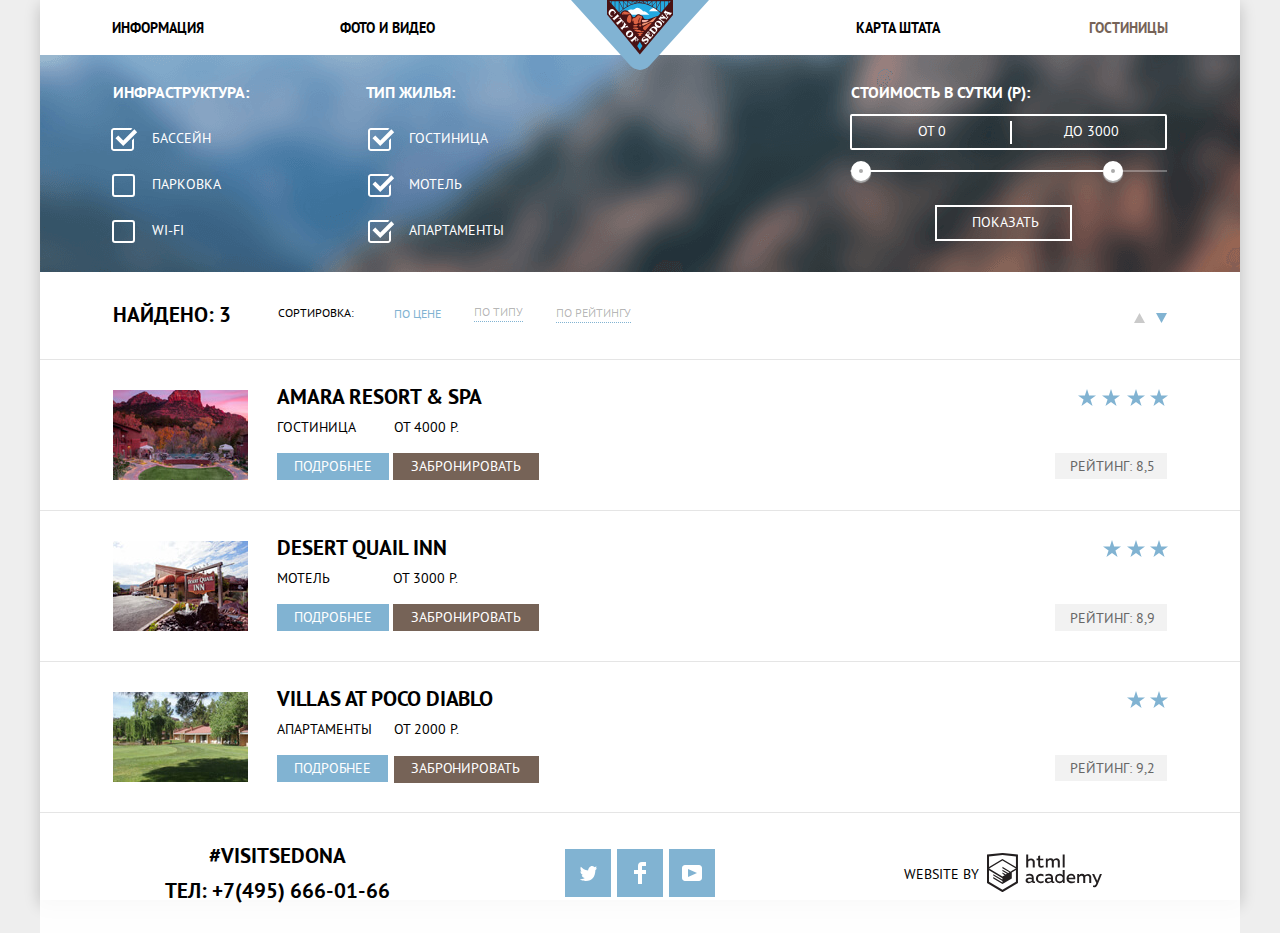
==== commit 12d61787: "правки" ====
--- a/hotels.html
+++ b/hotels.html
@@ -30,7 +30,7 @@
               <legend class="filter-title legend">Инфраструктура:</legend>
               <ul class="type-hotel-list">
                 <li class="type-hotel-item">
-                  <input class="visually-hidden type-hotel-input type-hotel-input-checked" type="checkbox" id="pool" name="pool" checked>
+                  <input class="visually-hidden type-hotel-input" type="checkbox" id="pool" name="pool" checked>
                   <label class="label" for="pool">Бассейн</label>
                 </li>
                 <li class="type-hotel-item">
@@ -47,15 +47,15 @@
               <legend class="filter-title legend">Тип жилья:</legend>
               <ul class="filter-type-hotel-list">
                 <li class="type-hotel-item">
-                  <input class="visually-hidden type-hotel-input type-hotel-input-checked" type="checkbox" id="hotel" name="hotel" checked>
+                  <input class="visually-hidden type-hotel-input" type="checkbox" id="hotel" name="hotel" checked>
                   <label class="label" for="hotel">Гостиница</label>
                 </li>
                 <li class="type-hotel-item">
-                  <input class="visually-hidden type-hotel-input type-hotel-input-checked" type="checkbox" id="motel" name="motel" checked>
+                  <input class="visually-hidden type-hotel-input" type="checkbox" id="motel" name="motel" checked>
                   <label class="label" for="motel">Мотель</label>
                 </li>
                 <li class="type-hotel-item">
-                  <input class="visually-hidden type-hotel-input type-hotel-input-checked" type="checkbox" id="apartments" name="apartments" checked>
+                  <input class="visually-hidden type-hotel-input" type="checkbox" id="apartments" name="apartments" checked>
                   <label class="label" for="apartments">Апартаменты</label>
                 </li>
               </ul>
--- a/css/style.css
+++ b/css/style.css
@@ -713,7 +713,7 @@
 }
 
 .footer {
-  padding: 0 138px 8px 125px;
+  padding: 0 138px 0 125px;
   min-height: 120px;
   min-width: 1200px;
   display: -webkit-box;
@@ -721,6 +721,7 @@
   display: flex;
   -webkit-box-pack: justify;
   -ms-flex-pack: justify;
+  align-items: center;
   justify-content: space-between;
   background-color: rgba(255, 255, 255, 0.9);
 }
@@ -741,7 +742,6 @@
 }
 
 .contacts-content {
-  margin-top: 19px;
   font-size: 21px;
   font-weight: bold;
   line-height: 26px;
@@ -753,6 +753,7 @@
 
 .contacts-phone {
   margin-top: 9px;
+  margin-bottom: 16px;
   display: block;
   color: var(--black);
   text-decoration: none;
@@ -1201,6 +1202,7 @@
 }
 
 .cards-hotel-border {
+  box-sizing: content-box;
   border-bottom: 1px solid var(--border-color-input);
 }
 
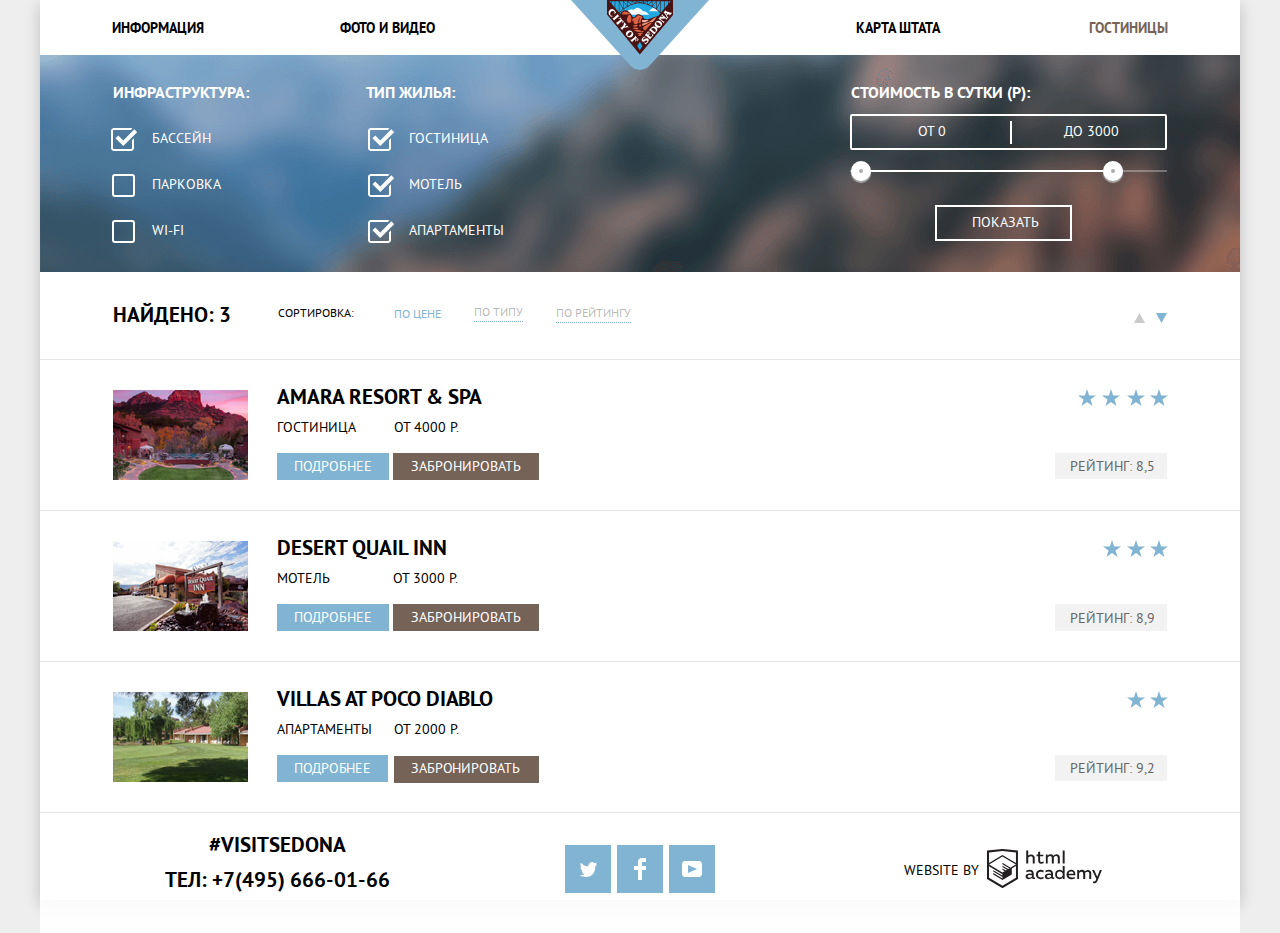
==== commit eebaa5f0: "правки" ====
--- a/hotels.html
+++ b/hotels.html
@@ -4,7 +4,7 @@
     <meta charset="utf-8">
     <title>HTML Academy: Седона</title>
     <link href="css/normalize.css" rel="stylesheet">
-    <link href="css/style.css" rel="stylesheet">
+    <link href="css/style-min.css" rel="stylesheet">
   </head>
   <body>
     <div class="wrapper page-wrapper">
--- a/css/style-min.css
+++ b/css/style-min.css
@@ -0,0 +1 @@
+:root{--white:#fff;--special-white:rgba(255,255,255,0.3);--black:#000;--special-black:rgba(0,0,0,0.3);--light-black:#333;--blue:#81b3d2;--gray:#eee;--ligth-brown:#766357;--brown:#604e43;--dark-brown:#503e33;--date:#f2f2f2;--date-hover:#ebebeb;--icon-form:#a9a9a9;--find-hover:#669ec0;--find-button:#5496bd;--academy:#321f20;--academy-button:#bdbbbc;--fill:#d8d8d8;--checkbox-block:#6a6a6a;--shadow:#ababab;--icon-up:#cacaca;--rating:#666;--border-color-input:#e5e5e5}@font-face{font-family:"PT sans";font-style:normal;font-weight:400;src:url(../fonts/ptsans.woff2) format("woff2"),url(../fonts/ptsans.woff) format("woff")}@font-face{font-family:"PT sans";font-style:normal;font-weight:700;src:url(../fonts/ptsansbold.woff2) format("woff2"),url(../fonts/ptsansbold.woff) format("woff")}body{height:100%;min-width:1280px;margin:0;padding:0;font-family:"PT sans",Arial,sans-serif;font-size:14px;line-height:21px;font-weight:400;color:var(--black);position:relative;text-transform:uppercase;background-color:var(--gray)}a{text-decoration:none}img{max-width:100%;height:auto}*,::before,::after{box-sizing:border-box}.page{height:100%}.page-body{display:-ms-grid;display:grid;-ms-grid-rows:min-content 1fr min-content;grid-template-rows:min-content 1fr min-content;-ms-flex-line-pack:start;align-content:start;position:relative}.page-wrapper{height:100%;display:-ms-grid;display:grid;-ms-grid-rows:min-content 1fr min-content;grid-template-rows:min-content 1fr min-content;position:relative;-ms-flex-line-pack:start;align-content:start}.visually-hidden{position:absolute;clip:rect(0 0 0 0);width:1px;height:1px;margin:-1px}.wrapper{max-width:1200px;margin:0 auto;background-color:var(--white);box-shadow:0 5px 15px rgba(0,1,1,0.2)}.header{position:relative}.main-nav{background-color:var(--white)}.logo-sedona{position:absolute;left:50%;-webkit-transform:translate(-50%,0);transform:translate(-50%,0);width:138px;height:70px;-webkit-box-ordinal-group:2;-ms-flex-order:1;order:1}.logo-sedona:focus{outline:solid 1px #000}.main-nav-list{height:55px;margin:0;padding:0 72px;display:-webkit-box;display:-ms-flexbox;display:flex;-webkit-box-pack:justify;-ms-flex-pack:justify;justify-content:space-between;-webkit-box-align:center;-ms-flex-align:center;align-items:center;list-style:none}.main-nav-item{width:227px;text-align:left}.main-nav-link{padding:5px 0;line-height:26px;font-weight:700;color:var(--black)}.main-nav-item-foto{margin-right:72px}.main-nav-item-map{margin-left:72px}.main-nav-item-right{text-align:right}.main-nav-link:hover,.main-nav-link:focus{color:var(--blue);outline:none}.main-nav-link:active{color:var(--special-black)}.main-nav-link:not([href]){color:var(--ligth-brown);cursor:default}.link-foto{margin-right:125px}.link-map{margin-left:125px}.slogan{height:509px;background-image:url(../img/background_mountains.png),url(../img/mountains.jpg);background-position:center bottom -1px,center top;background-repeat:no-repeat;text-align:center}.welcome{padding-top:78px}.main{background-color:var(--white);text-align:center}.subject{margin:43px auto 44px;width:470px;font-size:21px;line-height:26px;text-align:center}.text{margin:0;padding-bottom:51px;font-size:14px;line-height:26px}.features-box{display:-webkit-box;display:-ms-flexbox;display:flex}.feature{font-size:14px;line-height:21px;min-width:400px;text-align:center;font-weight:400;color:var(--white);background-color:var(--blue)}.feature-grey{color:var(--black);background-color:var(--gray);min-height:256px}.feature-title{max-width:151px;margin:0 auto;padding-bottom:26px;font-size:21px;font-weight:700}.feature-title-control{padding-top:47px}.feature-subtitle-control{padding-top:50px}.feature-description{margin:0 auto;padding-bottom:24px;max-width:303px}.description-control{padding-bottom:23px}.feature-grey-description{margin:0 auto;padding-bottom:23px;max-width:301px;line-height:22px}.feature-description-control{max-width:259px;color:var(--light-black)}.advantage-list{list-style:none;margin:0 auto;padding:0;display:-webkit-box;display:-ms-flexbox;display:flex;text-align:center;min-height:330px;background-color:var(--white)}.advantage-item{min-width:400px;background-repeat:no-repeat}.advantage-item-house{background-image:url(../img/advantage1.svg);background-position:center 61px}.advantage-item-food{background-image:url(../img/advantage2.svg);background-position:center 62px}.advantage-item-souvenirs{background-image:url(../img/advantage3.svg);background-position:center 57px}.advantage-box-title{width:120px;margin:0 auto;font-size:21px;font-weight:700;padding-bottom:27px}.advantage-box-text{margin:0 auto;max-width:300px;color:var(--light-black)}.advantage-title{padding-top:159px}.advantage-title-control{padding-top:47px;padding-bottom:25px}.search-hotel-block{line-height:24px;text-align:center}.form-description{margin:0;font-size:14px;padding-bottom:45px;font-weight:400;color:var(--light-black);background-color:var(--white)}.subtitle{margin:0 auto;padding-top:57px;padding-bottom:31px;font-size:30px;font-weight:700;background-color:var(--white)}.search-hotel-content{position:relative;background-color:var(--white)}.search-hotel{position:relative;color:var(--white);width:568px;height:86px;margin:0 auto;font-size:21px;font-weight:700;line-height:26px;background-color:var(--ligth-brown);border:none;text-transform:uppercase}.search-hotel:hover,.search-hotel:focus{background-color:var(--brown);outline:none}.search-hotel:active{color:var(--special-white);background-color:var(--dark-brown)}.search-hotel-form{position:absolute;width:568px;left:50%;-webkit-transform:translate(-50%,0);transform:translate(-50%,0);padding:55px;background-color:var(--white);z-index:4}.hide-form{-webkit-animation:hide .6s;animation:hide .6s;visibility:hidden;-webkit-transition:visibility .6s;transition:visibility .6s}.show-form{-webkit-animation:show .6s;animation:show .6s;visibility:visible;-webkit-transition:visibility .6s;transition:visibility .6s}.arrival-date{margin-top:-1px}.desc{font-size:14px;font-weight:700;line-height:24px}.arrival-date-lable{margin-left:-1px;margin-right:20px}.departure-date-lable{margin-left:-1px;margin-right:17px}.desc-range{margin-left:56px;margin-right:29px}.label-people{margin-right:41px}.form-row .hotel-input{width:346px}.hotel-input{padding:0 0 0 13px;height:38px;line-height:26px;font-weight:700;text-transform:uppercase;background-color:var(--date);border:none}.hotel-input:hover{background-color:var(--date-hover)}.hotel-input:focus{background-color:var(--white);outline:2px solid var(--border-color-input)}.hotel-input::placeholder{text-transform:uppercase;line-height:26px;font-weight:700;color:var(--black)}.hotel-input::-webkit-input-placeholder{text-transform:uppercase;line-height:26px;font-weight:700;color:var(--black)}.hotel-input::-moz-placeholder{text-transform:uppercase;line-height:38px;font-weight:700;color:var(--black);padding-top:10px}.hotel-input:-ms-input-placeholder{text-transform:uppercase;line-height:26px;font-weight:700;color:var(--black)}.form-row .hotel-input::-webkit-input-placeholder{padding:6px 0}.form-row .hotel-input::-moz-placeholder{padding:6px 0}.form-row .hotel-input:-ms-input-placeholder{padding:6px 0}.form-row .hotel-input::placeholder{padding:6px 0}.form-row .hotel-input::-webkit-input-placeholder{padding:6px 0}.form-row .hotel-input::-moz-placeholder{padding:6px 0}.form-row .hotel-input:-ms-input-placeholder{padding:6px 0}.form-row .hotel-input::placeholder{padding:6px 0}.calendar{position:relative;height:38px;padding:0;color:var(--icon-form);border:none;cursor:pointer;background-color:var(--date)}.calendar-icon{position:absolute;right:8px;top:8px}.calendar:hover,.calendar:focus{color:var(--black);outline:none}.calendar:active{color:var(--blue)}.calendar path{fill:var(--icon-form)}.calendar:hover path,.calendar:focus path{fill:var(--black)}.calendar:active path{fill:var(--blue)}.search-hotel-button{height:38px;padding:0 12px;color:var(--icon-form);border:none;cursor:pointer;background-color:var(--date)}.search-hotel-button-minus{padding-bottom:4px}.search-hotel-button-plus{padding-top:3px}.search-hotel-button:hover,.search-hotel-button:focus{color:var(--black);outline:none}.search-hotel-button:active{color:var(--blue)}.search-hotel-button:hover rect,.search-hotel-button:focus rect{outline:none;fill:var(--black)}.search-hotel-button:active rect{fill:var(--blue);outline:none}.search-hotel-button:hover path,.search-hotel-button:focus path{outline:none;fill:var(--black)}.search-hotel-button:active path{fill:var(--blue);outline:none}.form-row + .form-row{margin-top:28px}.form-row{position:relative}.form-row .calendar{width:36px;top:0;right:1px;position:absolute;background-color:transparent;width:36px;top:0;right:1px;position:absolute;background-color:transparent}.people{display:-webkit-box;display:-ms-flexbox;display:flex;-webkit-box-pack:center;-ms-flex-pack:center;justify-content:center;-webkit-box-align:center;-ms-flex-align:center;align-items:center;margin:30px 0 55px}.people .hotel-input{width:39px}.submit{padding:0;width:458px;height:58px;font-size:21px;font-weight:700;text-transform:uppercase;line-height:26px;color:var(--white);background-color:var(--blue);border:none;text-align:center}.submit:hover,.submit:focus{background-color:var(--find-hover);outline:none}.submit:active{color:var(--special-white);background-color:var(--find-button);outline:none}.map-container{height:594px;position:relative}.map{position:relative;display:block;border:none;z-index:2}.image-map{position:absolute;top:0;left:0;z-index:1}.footer{padding:0 138px 8px 125px;min-height:120px;min-width:1200px;display:-webkit-box;display:-ms-flexbox;display:flex;-webkit-box-pack:justify;-ms-flex-pack:justify;justify-content:space-between;background-color:rgba(255,255,255,0.9)}.index-footer{bottom:0;position:absolute;left:50%;-webkit-transform:translate(-50%,0);transform:translate(-50%,0);z-index:4;padding-top:6px}.contacts{text-align:center;max-width:300px}.contacts-content{margin-top:19px;font-size:21px;font-weight:700;line-height:26px}.index-footer .contacts-content{margin-top:16px}.contacts-phone{margin-top:9px;display:block;color:var(--black);text-decoration:none}.contacts-phone:hover,.contacts-phone:focus{color:var(--blue);outline:none}.social{margin-right:14px;-ms-flex-item-align:center;align-self:center}.social-list{display:-webkit-box;display:-ms-flexbox;display:flex;margin:0;padding:0;list-style:none;-webkit-box-align:center;-ms-flex-align:center;align-items:center}.social-list-item{margin:0 3px;background-color:var(--blue);background-position:center;background-repeat:no-repeat}.social-link{width:46px;height:48px;display:-webkit-box;display:-ms-flexbox;display:flex;-webkit-box-pack:center;-ms-flex-pack:center;justify-content:center;-webkit-box-align:center;-ms-flex-align:center;align-items:center}.social-link:active path{opacity:.3;-ms-filter:progid:DXImageTransform.Microsoft.Alpha(Opacity=30)}.social-link:active{background-color:var(--find-button)}.social-link:hover,.social-link:focus{background-color:var(--find-hover);outline:none}.authors{display:-webkit-box;display:-ms-flexbox;display:flex;-webkit-box-align:center;-ms-flex-align:center;align-items:center;-webkit-box-pack:end;-ms-flex-pack:end;justify-content:flex-end;margin:0;font-size:14px;line-height:26px;padding-top:1px}.authors-logo{width:115px;height:41px;margin-left:8px;display:inline-block;outline:none}.authors-logo-hover:hover path,.authors-logo-hover:focus path{fill:var(--blue)}.authors-logo-hover:active path{fill:var(--academy-button)}.filter{margin:27px 0 0;padding:0;border:none}.filter-hotel{font-size:14px;line-height:21px;padding:0 73px;font-weight:400;color:var(--white);display:-webkit-box;display:-ms-flexbox;display:flex;min-height:217px;background-image:url(../img/filter-background.png);background-position:center;background-repeat:no-repeat}.filter-title{margin:0;font-size:16px;font-weight:700}.filter-control{padding-right:117px}.legend{letter-spacing:-.1px;margin-bottom:25px}.legend-control{margin-left:1px;margin-bottom:11px;letter-spacing:-.1px}.price-controls{width:317px;height:36px;display:-webkit-box;display:-ms-flexbox;display:flex;margin-bottom:20px;padding-left:61px;-webkit-box-pack:center;-ms-flex-pack:center;justify-content:center;-webkit-box-align:center;-ms-flex-align:center;align-items:center;border:2px solid var(--white);border-radius:2px}.input-price{width:37px;padding:0;margin-right:35px}.min-price{padding-bottom:2px;border-right:solid 2px var(--white)}.max-price{padding-left:52px;padding-bottom:2px;padding-right:2px}.filter-range{display:-webkit-box;display:-ms-flexbox;display:flex;-webkit-box-orient:vertical;-webkit-box-direction:normal;-ms-flex-direction:column;flex-direction:column;margin-left:auto}.range-controls{position:relative}.scale{padding-left:1px;width:100%;height:2px;background-color:rgba(255,255,255,0.3)}.bar{width:261px;height:2px;background-color:var(--white);opacity:1;-ms-filter:progid:DXImageTransform.Microsoft.Alpha(Opacity=100)}.toggle{box-sizing:content-box;position:absolute;left:1px;top:-9px;width:4px;height:4px;padding:0;border:8px solid var(--white);background-color:var(--shadow);border-radius:50%;box-shadow:0 2px 1px 0 var(--shadow);cursor:pointer}.toggle:hover,.toggle:focus{width:5px;height:5px;border:9px solid var(--white);outline:none}.toggle-max{left:253px}.input-price{color:var(--white);background-color:transparent;border:none}.cost{padding-top:11px;padding-bottom:11px}.type-hotel-submit{margin-left:85px;width:137px;padding:5px 0 6px 3px}.type-hotel-item{padding-left:20px;padding-bottom:25px}.type-hotel-list{margin:0 0 0 19px;padding:0;list-style:none}.filter-type-hotel-list{margin:0 0 0 23px;padding:0;list-style:none}.type-hotel-input:checked + label:before{content:"";position:absolute;left:-41px;width:27px;height:23px;background-image:url(../img/checkbox-on.svg)}.type-hotel-input:focus + label:before{outline:2px solid var(--black)}.type-hotel-input:disabled + label:before{background-image:url(../img/checkbox-off.svg)}.type-hotel-input:checked:disabled + label:before{background-image:url(../img/checkbox-on-disabled.svg)}.label{cursor:pointer;position:relative}.label:before{content:"";position:absolute;left:-40px;width:23px;height:23px;background-image:url(../img/checkbox.svg)}.type-hotel-submit{margin-top:33px;font-size:14px;font-weight:400;line-height:21px;text-transform:uppercase;color:var(--white);border:2px solid var(--white);background-color:transparent}.type-hotel-submit:hover,.type-hotel-submit:focus{color:var(--black);background-color:var(--white);border:none;outline:none;height:36px}.results-search{font-size:12px;line-height:18px;min-height:86px;display:-webkit-box;display:-ms-flexbox;display:flex;-webkit-box-align:center;-ms-flex-align:center;align-items:center;background-color:var(--white)}.results-search-title{margin:0;font-size:21px;font-weight:700;line-height:26px;padding-left:73px;padding-right:47px}.sort{padding-bottom:4px;padding-right:40px}.sort-link{color:var(--special-black);border-bottom:1px dotted var(--blue)}.sort-link:not([href]){color:var(--blue);cursor:default;border:none}.sort-link:hover,.sort-link:focus{color:var(--blue);outline:none}.sort-link:active{color:var(--black);border:none}.price{margin-bottom:3px;margin-right:33px}.type{margin-right:33px;margin-bottom:5px}.sort-link-rating{margin-bottom:4px}.results-filter:focus{outline:none}.results-filter:focus path{fill:var(--black);outline:none}.results-filter:not([href]){color:var(--blue);cursor:default}.results-filter:not([href]):hover path{cursor:default;fill:var(--blue)}.results-filter-hover{margin-top:10px}.results-filter-hover:hover path,.results-filter-hover:focus path{fill:var(--black)}.results-filter-hover:active path{fill:var(--blue)}.results-filter-control{margin-left:auto;padding-right:73px}.results-control-ascending{margin-right:8px}.cards-hotel{margin-top:1px;padding:0 71px 0 73px;font-size:14px;line-height:21px;min-height:150px;display:-webkit-box;display:-ms-flexbox;display:flex;-webkit-box-pack:start;-ms-flex-pack:start;justify-content:flex-start;-webkit-box-align:start;-ms-flex-align:start;align-items:start;background-color:var(--white);border-top:1px solid var(--border-color-input)}.cards-hotel-border{box-sizing:content-box;border-bottom:1px solid var(--border-color-input)}.image{-ms-flex-item-align:center;align-self:center;margin-top:1px;width:135px;height:90px}.picture{-ms-flex-item-align:center;align-self:center;margin-top:-1px;width:135px;height:90px}.caption{font-size:21px;font-weight:700;line-height:26px;margin:0 0 7px;color:var(--black)}.caption:hover{color:var(--blue)}.caption:active{color:var(--special-black)}.cards-text{letter-spacing:0;margin:0}.cards-text-range{margin-left:35px}.hotel-text{margin-top:24px;padding-left:29px;display:-webkit-box;display:-ms-flexbox;display:flex;-webkit-box-orient:vertical;-webkit-box-direction:normal;-ms-flex-direction:column;flex-direction:column}.hotel-text-control{letter-spacing:-.2px;margin-top:24px;padding-left:29px;display:-webkit-box;display:-ms-flexbox;display:flex;-webkit-box-orient:vertical;-webkit-box-direction:normal;-ms-flex-direction:column;flex-direction:column}.cards-text-control{margin-left:auto;padding-top:29px;display:-webkit-box;display:-ms-flexbox;display:flex;-webkit-box-orient:vertical;-webkit-box-direction:normal;-ms-flex-direction:column;flex-direction:column}.text-range{margin-left:18px}.hotel-text-links{margin-top:18px}.hotel-text-range{margin-left:60px}.more{padding:4px 17px 5px;color:var(--white);text-align:center;background-color:var(--blue)}.more-control{margin-right:2px;letter-spacing:-.1px}.more:hover,.more:focus{background-color:var(--find-hover);outline:none}.more:active{color:var(--special-white);background-color:var(--find-button)}.reserve-link{padding:4px 18px 5px;color:var(--white);text-align:center;background-color:var(--ligth-brown)}.reserve-link-control{padding:3px 19px 6px 17px;letter-spacing:-.1px}.reserve-link:hover,.reserve-link:focus{background-color:var(--brown);outline:none}.reserve-link:active{color:var(--special-white);background-color:var(--dark-brown)}.star{-ms-flex-item-align:end;align-self:flex-end}.rating{padding:3px 12px 2px 15px;margin:47px 2px 0 0;color:var(--rating);background-color:var(--date)}.rating-range{padding:4px 12px 2px 15px}@-webkit-keyframes hide{0%{-webkit-transform:translate(-50%,0);transform:translate(-50%,0);clip:rect(0,568px,395px,0)}100%{-webkit-transform:translate(-50%,-395px);transform:translate(-50%,-395px);clip:rect(395px,568px,395px,0)}}@keyframes hide{0%{-webkit-transform:translate(-50%,0);transform:translate(-50%,0);clip:rect(0,568px,395px,0)}100%{-webkit-transform:translate(-50%,-395px);transform:translate(-50%,-395px);clip:rect(395px,568px,395px,0)}}@-webkit-keyframes show{0%{-webkit-transform:translate(-50%,-395px);transform:translate(-50%,-395px);clip:rect(395px,568px,395px,0)}100%{-webkit-transform:translate(-50%,0);transform:translate(-50%,0);clip:rect(0,568px,395px,0)}}@keyframes show{0%{-webkit-transform:translate(-50%,-395px);transform:translate(-50%,-395px);clip:rect(395px,568px,395px,0)}100%{-webkit-transform:translate(-50%,0);transform:translate(-50%,0);clip:rect(0,568px,395px,0)}}
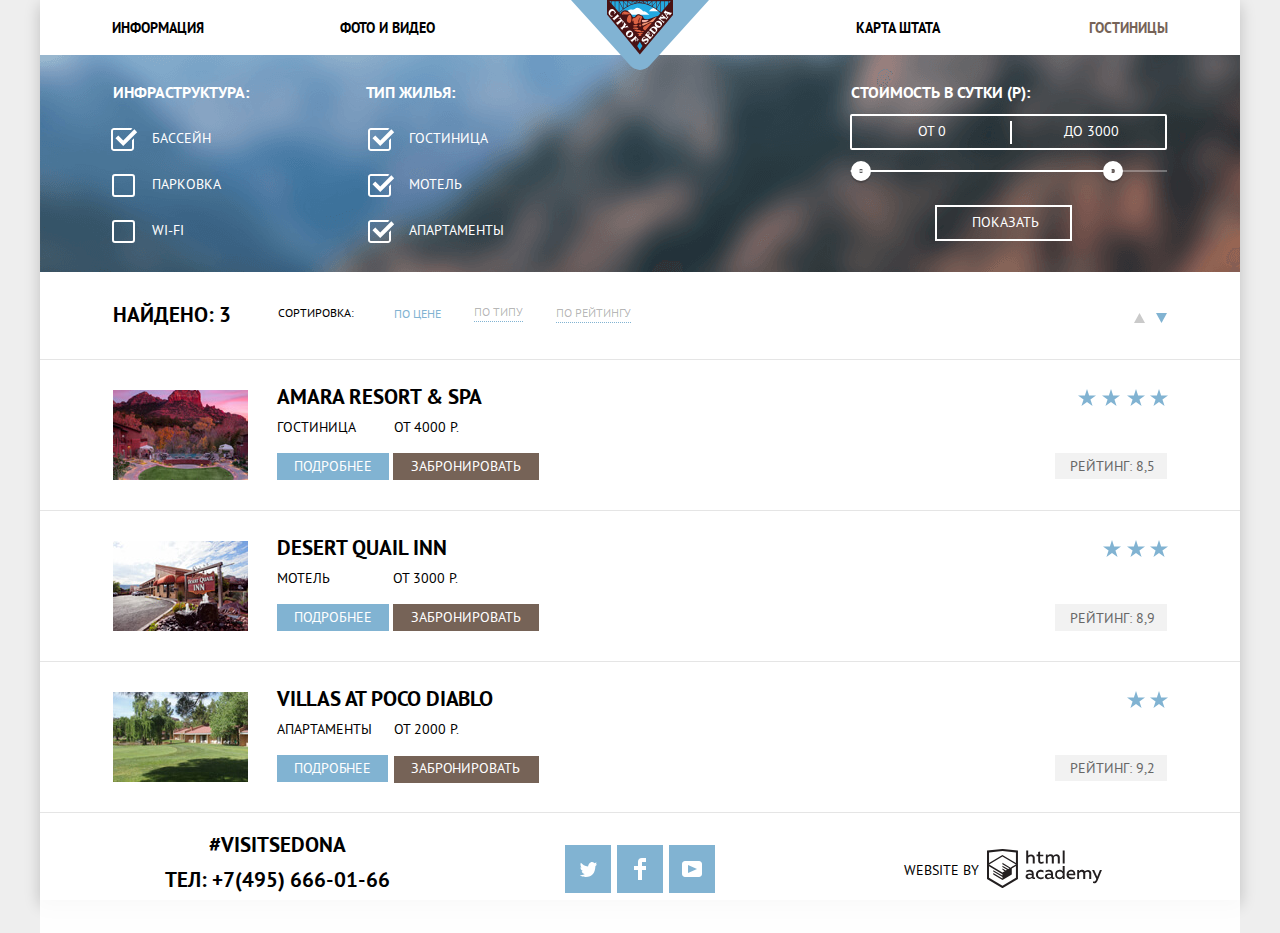
==== commit af3db436: "правки" ====
--- a/hotels.html
+++ b/hotels.html
@@ -114,7 +114,7 @@
             </div>
           </div>
           <p class="cards-text cards-text-control">
-            <img class="star" src="img/4stars.svg" alt="4-х звёздочный отель">
+            <img class="star" src="img/4stars.svg" width="91" height="17" alt="4-х звёздочный отель">
             <span class="rating">Рейтинг: 8,5</span>
           </p>
         </article>
@@ -129,7 +129,7 @@
             </div>
           </div>
           <p class="cards-text cards-text-control">
-            <img class="star" src="img/3stars.svg" alt="3-х звёздочный отель">
+            <img class="star" src="img/3stars.svg" width="66" height="17" alt="3-х звёздочный отель">
             <span class="rating rating-range">Рейтинг: 8,9</span>
           </p>
         </article>
@@ -144,7 +144,7 @@
             </div>
           </div>
           <p class="cards-text cards-text-control">
-            <img class="star" src="img/2stars.svg" alt="2-х звёздочный отель">
+            <img class="star" src="img/2stars.svg" width="42" height="17" alt="2-х звёздочный отель">
             <span class="rating">Рейтинг: 9,2</span>
           </p>
         </article>
@@ -154,7 +154,7 @@
           <h2 class="visually-hidden">Контактная информация</h2>
           <p class="contacts-content">
             <span class="contacts-text">#visitsedona</span><br>
-            <a class="contacts-phone" href="tel:+7(495)6660166">Тел: +7(495) 666-01-66</a>
+            <a class="contacts-phone" href="tel:+74956660166">Тел: +7(495) 666-01-66</a>
           </p>
         </section>
         <section class="social">
--- a/css/style-min.css
+++ b/css/style-min.css
@@ -1 +1 @@
-:root{--white:#fff;--special-white:rgba(255,255,255,0.3);--black:#000;--special-black:rgba(0,0,0,0.3);--light-black:#333;--blue:#81b3d2;--gray:#eee;--ligth-brown:#766357;--brown:#604e43;--dark-brown:#503e33;--date:#f2f2f2;--date-hover:#ebebeb;--icon-form:#a9a9a9;--find-hover:#669ec0;--find-button:#5496bd;--academy:#321f20;--academy-button:#bdbbbc;--fill:#d8d8d8;--checkbox-block:#6a6a6a;--shadow:#ababab;--icon-up:#cacaca;--rating:#666;--border-color-input:#e5e5e5}@font-face{font-family:"PT sans";font-style:normal;font-weight:400;src:url(../fonts/ptsans.woff2) format("woff2"),url(../fonts/ptsans.woff) format("woff")}@font-face{font-family:"PT sans";font-style:normal;font-weight:700;src:url(../fonts/ptsansbold.woff2) format("woff2"),url(../fonts/ptsansbold.woff) format("woff")}body{height:100%;min-width:1280px;margin:0;padding:0;font-family:"PT sans",Arial,sans-serif;font-size:14px;line-height:21px;font-weight:400;color:var(--black);position:relative;text-transform:uppercase;background-color:var(--gray)}a{text-decoration:none}img{max-width:100%;height:auto}*,::before,::after{box-sizing:border-box}.page{height:100%}.page-body{display:-ms-grid;display:grid;-ms-grid-rows:min-content 1fr min-content;grid-template-rows:min-content 1fr min-content;-ms-flex-line-pack:start;align-content:start;position:relative}.page-wrapper{height:100%;display:-ms-grid;display:grid;-ms-grid-rows:min-content 1fr min-content;grid-template-rows:min-content 1fr min-content;position:relative;-ms-flex-line-pack:start;align-content:start}.visually-hidden{position:absolute;clip:rect(0 0 0 0);width:1px;height:1px;margin:-1px}.wrapper{max-width:1200px;margin:0 auto;background-color:var(--white);box-shadow:0 5px 15px rgba(0,1,1,0.2)}.header{position:relative}.main-nav{background-color:var(--white)}.logo-sedona{position:absolute;left:50%;-webkit-transform:translate(-50%,0);transform:translate(-50%,0);width:138px;height:70px;-webkit-box-ordinal-group:2;-ms-flex-order:1;order:1}.logo-sedona:focus{outline:solid 1px #000}.main-nav-list{height:55px;margin:0;padding:0 72px;display:-webkit-box;display:-ms-flexbox;display:flex;-webkit-box-pack:justify;-ms-flex-pack:justify;justify-content:space-between;-webkit-box-align:center;-ms-flex-align:center;align-items:center;list-style:none}.main-nav-item{width:227px;text-align:left}.main-nav-link{padding:5px 0;line-height:26px;font-weight:700;color:var(--black)}.main-nav-item-foto{margin-right:72px}.main-nav-item-map{margin-left:72px}.main-nav-item-right{text-align:right}.main-nav-link:hover,.main-nav-link:focus{color:var(--blue);outline:none}.main-nav-link:active{color:var(--special-black)}.main-nav-link:not([href]){color:var(--ligth-brown);cursor:default}.link-foto{margin-right:125px}.link-map{margin-left:125px}.slogan{height:509px;background-image:url(../img/background_mountains.png),url(../img/mountains.jpg);background-position:center bottom -1px,center top;background-repeat:no-repeat;text-align:center}.welcome{padding-top:78px}.main{background-color:var(--white);text-align:center}.subject{margin:43px auto 44px;width:470px;font-size:21px;line-height:26px;text-align:center}.text{margin:0;padding-bottom:51px;font-size:14px;line-height:26px}.features-box{display:-webkit-box;display:-ms-flexbox;display:flex}.feature{font-size:14px;line-height:21px;min-width:400px;text-align:center;font-weight:400;color:var(--white);background-color:var(--blue)}.feature-grey{color:var(--black);background-color:var(--gray);min-height:256px}.feature-title{max-width:151px;margin:0 auto;padding-bottom:26px;font-size:21px;font-weight:700}.feature-title-control{padding-top:47px}.feature-subtitle-control{padding-top:50px}.feature-description{margin:0 auto;padding-bottom:24px;max-width:303px}.description-control{padding-bottom:23px}.feature-grey-description{margin:0 auto;padding-bottom:23px;max-width:301px;line-height:22px}.feature-description-control{max-width:259px;color:var(--light-black)}.advantage-list{list-style:none;margin:0 auto;padding:0;display:-webkit-box;display:-ms-flexbox;display:flex;text-align:center;min-height:330px;background-color:var(--white)}.advantage-item{min-width:400px;background-repeat:no-repeat}.advantage-item-house{background-image:url(../img/advantage1.svg);background-position:center 61px}.advantage-item-food{background-image:url(../img/advantage2.svg);background-position:center 62px}.advantage-item-souvenirs{background-image:url(../img/advantage3.svg);background-position:center 57px}.advantage-box-title{width:120px;margin:0 auto;font-size:21px;font-weight:700;padding-bottom:27px}.advantage-box-text{margin:0 auto;max-width:300px;color:var(--light-black)}.advantage-title{padding-top:159px}.advantage-title-control{padding-top:47px;padding-bottom:25px}.search-hotel-block{line-height:24px;text-align:center}.form-description{margin:0;font-size:14px;padding-bottom:45px;font-weight:400;color:var(--light-black);background-color:var(--white)}.subtitle{margin:0 auto;padding-top:57px;padding-bottom:31px;font-size:30px;font-weight:700;background-color:var(--white)}.search-hotel-content{position:relative;background-color:var(--white)}.search-hotel{position:relative;color:var(--white);width:568px;height:86px;margin:0 auto;font-size:21px;font-weight:700;line-height:26px;background-color:var(--ligth-brown);border:none;text-transform:uppercase}.search-hotel:hover,.search-hotel:focus{background-color:var(--brown);outline:none}.search-hotel:active{color:var(--special-white);background-color:var(--dark-brown)}.search-hotel-form{position:absolute;width:568px;left:50%;-webkit-transform:translate(-50%,0);transform:translate(-50%,0);padding:55px;background-color:var(--white);z-index:4}.hide-form{-webkit-animation:hide .6s;animation:hide .6s;visibility:hidden;-webkit-transition:visibility .6s;transition:visibility .6s}.show-form{-webkit-animation:show .6s;animation:show .6s;visibility:visible;-webkit-transition:visibility .6s;transition:visibility .6s}.arrival-date{margin-top:-1px}.desc{font-size:14px;font-weight:700;line-height:24px}.arrival-date-lable{margin-left:-1px;margin-right:20px}.departure-date-lable{margin-left:-1px;margin-right:17px}.desc-range{margin-left:56px;margin-right:29px}.label-people{margin-right:41px}.form-row .hotel-input{width:346px}.hotel-input{padding:0 0 0 13px;height:38px;line-height:26px;font-weight:700;text-transform:uppercase;background-color:var(--date);border:none}.hotel-input:hover{background-color:var(--date-hover)}.hotel-input:focus{background-color:var(--white);outline:2px solid var(--border-color-input)}.hotel-input::placeholder{text-transform:uppercase;line-height:26px;font-weight:700;color:var(--black)}.hotel-input::-webkit-input-placeholder{text-transform:uppercase;line-height:26px;font-weight:700;color:var(--black)}.hotel-input::-moz-placeholder{text-transform:uppercase;line-height:38px;font-weight:700;color:var(--black);padding-top:10px}.hotel-input:-ms-input-placeholder{text-transform:uppercase;line-height:26px;font-weight:700;color:var(--black)}.form-row .hotel-input::-webkit-input-placeholder{padding:6px 0}.form-row .hotel-input::-moz-placeholder{padding:6px 0}.form-row .hotel-input:-ms-input-placeholder{padding:6px 0}.form-row .hotel-input::placeholder{padding:6px 0}.form-row .hotel-input::-webkit-input-placeholder{padding:6px 0}.form-row .hotel-input::-moz-placeholder{padding:6px 0}.form-row .hotel-input:-ms-input-placeholder{padding:6px 0}.form-row .hotel-input::placeholder{padding:6px 0}.calendar{position:relative;height:38px;padding:0;color:var(--icon-form);border:none;cursor:pointer;background-color:var(--date)}.calendar-icon{position:absolute;right:8px;top:8px}.calendar:hover,.calendar:focus{color:var(--black);outline:none}.calendar:active{color:var(--blue)}.calendar path{fill:var(--icon-form)}.calendar:hover path,.calendar:focus path{fill:var(--black)}.calendar:active path{fill:var(--blue)}.search-hotel-button{height:38px;padding:0 12px;color:var(--icon-form);border:none;cursor:pointer;background-color:var(--date)}.search-hotel-button-minus{padding-bottom:4px}.search-hotel-button-plus{padding-top:3px}.search-hotel-button:hover,.search-hotel-button:focus{color:var(--black);outline:none}.search-hotel-button:active{color:var(--blue)}.search-hotel-button:hover rect,.search-hotel-button:focus rect{outline:none;fill:var(--black)}.search-hotel-button:active rect{fill:var(--blue);outline:none}.search-hotel-button:hover path,.search-hotel-button:focus path{outline:none;fill:var(--black)}.search-hotel-button:active path{fill:var(--blue);outline:none}.form-row + .form-row{margin-top:28px}.form-row{position:relative}.form-row .calendar{width:36px;top:0;right:1px;position:absolute;background-color:transparent;width:36px;top:0;right:1px;position:absolute;background-color:transparent}.people{display:-webkit-box;display:-ms-flexbox;display:flex;-webkit-box-pack:center;-ms-flex-pack:center;justify-content:center;-webkit-box-align:center;-ms-flex-align:center;align-items:center;margin:30px 0 55px}.people .hotel-input{width:39px}.submit{padding:0;width:458px;height:58px;font-size:21px;font-weight:700;text-transform:uppercase;line-height:26px;color:var(--white);background-color:var(--blue);border:none;text-align:center}.submit:hover,.submit:focus{background-color:var(--find-hover);outline:none}.submit:active{color:var(--special-white);background-color:var(--find-button);outline:none}.map-container{height:594px;position:relative}.map{position:relative;display:block;border:none;z-index:2}.image-map{position:absolute;top:0;left:0;z-index:1}.footer{padding:0 138px 8px 125px;min-height:120px;min-width:1200px;display:-webkit-box;display:-ms-flexbox;display:flex;-webkit-box-pack:justify;-ms-flex-pack:justify;justify-content:space-between;background-color:rgba(255,255,255,0.9)}.index-footer{bottom:0;position:absolute;left:50%;-webkit-transform:translate(-50%,0);transform:translate(-50%,0);z-index:4;padding-top:6px}.contacts{text-align:center;max-width:300px}.contacts-content{margin-top:19px;font-size:21px;font-weight:700;line-height:26px}.index-footer .contacts-content{margin-top:16px}.contacts-phone{margin-top:9px;display:block;color:var(--black);text-decoration:none}.contacts-phone:hover,.contacts-phone:focus{color:var(--blue);outline:none}.social{margin-right:14px;-ms-flex-item-align:center;align-self:center}.social-list{display:-webkit-box;display:-ms-flexbox;display:flex;margin:0;padding:0;list-style:none;-webkit-box-align:center;-ms-flex-align:center;align-items:center}.social-list-item{margin:0 3px;background-color:var(--blue);background-position:center;background-repeat:no-repeat}.social-link{width:46px;height:48px;display:-webkit-box;display:-ms-flexbox;display:flex;-webkit-box-pack:center;-ms-flex-pack:center;justify-content:center;-webkit-box-align:center;-ms-flex-align:center;align-items:center}.social-link:active path{opacity:.3;-ms-filter:progid:DXImageTransform.Microsoft.Alpha(Opacity=30)}.social-link:active{background-color:var(--find-button)}.social-link:hover,.social-link:focus{background-color:var(--find-hover);outline:none}.authors{display:-webkit-box;display:-ms-flexbox;display:flex;-webkit-box-align:center;-ms-flex-align:center;align-items:center;-webkit-box-pack:end;-ms-flex-pack:end;justify-content:flex-end;margin:0;font-size:14px;line-height:26px;padding-top:1px}.authors-logo{width:115px;height:41px;margin-left:8px;display:inline-block;outline:none}.authors-logo-hover:hover path,.authors-logo-hover:focus path{fill:var(--blue)}.authors-logo-hover:active path{fill:var(--academy-button)}.filter{margin:27px 0 0;padding:0;border:none}.filter-hotel{font-size:14px;line-height:21px;padding:0 73px;font-weight:400;color:var(--white);display:-webkit-box;display:-ms-flexbox;display:flex;min-height:217px;background-image:url(../img/filter-background.png);background-position:center;background-repeat:no-repeat}.filter-title{margin:0;font-size:16px;font-weight:700}.filter-control{padding-right:117px}.legend{letter-spacing:-.1px;margin-bottom:25px}.legend-control{margin-left:1px;margin-bottom:11px;letter-spacing:-.1px}.price-controls{width:317px;height:36px;display:-webkit-box;display:-ms-flexbox;display:flex;margin-bottom:20px;padding-left:61px;-webkit-box-pack:center;-ms-flex-pack:center;justify-content:center;-webkit-box-align:center;-ms-flex-align:center;align-items:center;border:2px solid var(--white);border-radius:2px}.input-price{width:37px;padding:0;margin-right:35px}.min-price{padding-bottom:2px;border-right:solid 2px var(--white)}.max-price{padding-left:52px;padding-bottom:2px;padding-right:2px}.filter-range{display:-webkit-box;display:-ms-flexbox;display:flex;-webkit-box-orient:vertical;-webkit-box-direction:normal;-ms-flex-direction:column;flex-direction:column;margin-left:auto}.range-controls{position:relative}.scale{padding-left:1px;width:100%;height:2px;background-color:rgba(255,255,255,0.3)}.bar{width:261px;height:2px;background-color:var(--white);opacity:1;-ms-filter:progid:DXImageTransform.Microsoft.Alpha(Opacity=100)}.toggle{box-sizing:content-box;position:absolute;left:1px;top:-9px;width:4px;height:4px;padding:0;border:8px solid var(--white);background-color:var(--shadow);border-radius:50%;box-shadow:0 2px 1px 0 var(--shadow);cursor:pointer}.toggle:hover,.toggle:focus{width:5px;height:5px;border:9px solid var(--white);outline:none}.toggle-max{left:253px}.input-price{color:var(--white);background-color:transparent;border:none}.cost{padding-top:11px;padding-bottom:11px}.type-hotel-submit{margin-left:85px;width:137px;padding:5px 0 6px 3px}.type-hotel-item{padding-left:20px;padding-bottom:25px}.type-hotel-list{margin:0 0 0 19px;padding:0;list-style:none}.filter-type-hotel-list{margin:0 0 0 23px;padding:0;list-style:none}.type-hotel-input:checked + label:before{content:"";position:absolute;left:-41px;width:27px;height:23px;background-image:url(../img/checkbox-on.svg)}.type-hotel-input:focus + label:before{outline:2px solid var(--black)}.type-hotel-input:disabled + label:before{background-image:url(../img/checkbox-off.svg)}.type-hotel-input:checked:disabled + label:before{background-image:url(../img/checkbox-on-disabled.svg)}.label{cursor:pointer;position:relative}.label:before{content:"";position:absolute;left:-40px;width:23px;height:23px;background-image:url(../img/checkbox.svg)}.type-hotel-submit{margin-top:33px;font-size:14px;font-weight:400;line-height:21px;text-transform:uppercase;color:var(--white);border:2px solid var(--white);background-color:transparent}.type-hotel-submit:hover,.type-hotel-submit:focus{color:var(--black);background-color:var(--white);border:none;outline:none;height:36px}.results-search{font-size:12px;line-height:18px;min-height:86px;display:-webkit-box;display:-ms-flexbox;display:flex;-webkit-box-align:center;-ms-flex-align:center;align-items:center;background-color:var(--white)}.results-search-title{margin:0;font-size:21px;font-weight:700;line-height:26px;padding-left:73px;padding-right:47px}.sort{padding-bottom:4px;padding-right:40px}.sort-link{color:var(--special-black);border-bottom:1px dotted var(--blue)}.sort-link:not([href]){color:var(--blue);cursor:default;border:none}.sort-link:hover,.sort-link:focus{color:var(--blue);outline:none}.sort-link:active{color:var(--black);border:none}.price{margin-bottom:3px;margin-right:33px}.type{margin-right:33px;margin-bottom:5px}.sort-link-rating{margin-bottom:4px}.results-filter:focus{outline:none}.results-filter:focus path{fill:var(--black);outline:none}.results-filter:not([href]){color:var(--blue);cursor:default}.results-filter:not([href]):hover path{cursor:default;fill:var(--blue)}.results-filter-hover{margin-top:10px}.results-filter-hover:hover path,.results-filter-hover:focus path{fill:var(--black)}.results-filter-hover:active path{fill:var(--blue)}.results-filter-control{margin-left:auto;padding-right:73px}.results-control-ascending{margin-right:8px}.cards-hotel{margin-top:1px;padding:0 71px 0 73px;font-size:14px;line-height:21px;min-height:150px;display:-webkit-box;display:-ms-flexbox;display:flex;-webkit-box-pack:start;-ms-flex-pack:start;justify-content:flex-start;-webkit-box-align:start;-ms-flex-align:start;align-items:start;background-color:var(--white);border-top:1px solid var(--border-color-input)}.cards-hotel-border{box-sizing:content-box;border-bottom:1px solid var(--border-color-input)}.image{-ms-flex-item-align:center;align-self:center;margin-top:1px;width:135px;height:90px}.picture{-ms-flex-item-align:center;align-self:center;margin-top:-1px;width:135px;height:90px}.caption{font-size:21px;font-weight:700;line-height:26px;margin:0 0 7px;color:var(--black)}.caption:hover{color:var(--blue)}.caption:active{color:var(--special-black)}.cards-text{letter-spacing:0;margin:0}.cards-text-range{margin-left:35px}.hotel-text{margin-top:24px;padding-left:29px;display:-webkit-box;display:-ms-flexbox;display:flex;-webkit-box-orient:vertical;-webkit-box-direction:normal;-ms-flex-direction:column;flex-direction:column}.hotel-text-control{letter-spacing:-.2px;margin-top:24px;padding-left:29px;display:-webkit-box;display:-ms-flexbox;display:flex;-webkit-box-orient:vertical;-webkit-box-direction:normal;-ms-flex-direction:column;flex-direction:column}.cards-text-control{margin-left:auto;padding-top:29px;display:-webkit-box;display:-ms-flexbox;display:flex;-webkit-box-orient:vertical;-webkit-box-direction:normal;-ms-flex-direction:column;flex-direction:column}.text-range{margin-left:18px}.hotel-text-links{margin-top:18px}.hotel-text-range{margin-left:60px}.more{padding:4px 17px 5px;color:var(--white);text-align:center;background-color:var(--blue)}.more-control{margin-right:2px;letter-spacing:-.1px}.more:hover,.more:focus{background-color:var(--find-hover);outline:none}.more:active{color:var(--special-white);background-color:var(--find-button)}.reserve-link{padding:4px 18px 5px;color:var(--white);text-align:center;background-color:var(--ligth-brown)}.reserve-link-control{padding:3px 19px 6px 17px;letter-spacing:-.1px}.reserve-link:hover,.reserve-link:focus{background-color:var(--brown);outline:none}.reserve-link:active{color:var(--special-white);background-color:var(--dark-brown)}.star{-ms-flex-item-align:end;align-self:flex-end}.rating{padding:3px 12px 2px 15px;margin:47px 2px 0 0;color:var(--rating);background-color:var(--date)}.rating-range{padding:4px 12px 2px 15px}@-webkit-keyframes hide{0%{-webkit-transform:translate(-50%,0);transform:translate(-50%,0);clip:rect(0,568px,395px,0)}100%{-webkit-transform:translate(-50%,-395px);transform:translate(-50%,-395px);clip:rect(395px,568px,395px,0)}}@keyframes hide{0%{-webkit-transform:translate(-50%,0);transform:translate(-50%,0);clip:rect(0,568px,395px,0)}100%{-webkit-transform:translate(-50%,-395px);transform:translate(-50%,-395px);clip:rect(395px,568px,395px,0)}}@-webkit-keyframes show{0%{-webkit-transform:translate(-50%,-395px);transform:translate(-50%,-395px);clip:rect(395px,568px,395px,0)}100%{-webkit-transform:translate(-50%,0);transform:translate(-50%,0);clip:rect(0,568px,395px,0)}}@keyframes show{0%{-webkit-transform:translate(-50%,-395px);transform:translate(-50%,-395px);clip:rect(395px,568px,395px,0)}100%{-webkit-transform:translate(-50%,0);transform:translate(-50%,0);clip:rect(0,568px,395px,0)}}
+:root{--white:#fff;--special-white:rgba(255,255,255,0.3);--black:#000;--special-black:rgba(0,0,0,0.3);--light-black:#333;--blue:#81b3d2;--gray:#eee;--ligth-brown:#766357;--brown:#604e43;--dark-brown:#503e33;--date:#f2f2f2;--date-hover:#ebebeb;--icon-form:#a9a9a9;--find-hover:#669ec0;--find-button:#5496bd;--academy:#321f20;--academy-button:#bdbbbc;--fill:#d8d8d8;--checkbox-block:#6a6a6a;--shadow:#ababab;--icon-up:#cacaca;--rating:#666;--border-color-input:#e5e5e5;--shadow:rgba(0,1,1,0.2);--footer:rgba(255,255,255,0.9);--scale:rgba(255,255,255,0.3)}@font-face{font-family:"PT sans";font-style:normal;font-weight:400;src:url(../fonts/ptsans.woff2) format("woff2"),url(../fonts/ptsans.woff) format("woff")}@font-face{font-family:"PT sans";font-style:normal;font-weight:700;src:url(../fonts/ptsansbold.woff2) format("woff2"),url(../fonts/ptsansbold.woff) format("woff")}body{height:100%;min-width:1280px;margin:0;padding:0;font-family:"PT sans",Arial,sans-serif;font-size:14px;line-height:21px;font-weight:400;color:var(--black);position:relative;text-transform:uppercase;background-color:var(--gray)}a{text-decoration:none}img{max-width:100%;height:auto}*,::before,::after{box-sizing:border-box}.page{height:100%}.page-body{display:-ms-grid;display:grid;-ms-grid-rows:min-content 1fr min-content;grid-template-rows:min-content 1fr min-content;-ms-flex-line-pack:start;align-content:start;position:relative}.page-wrapper{height:100%;display:-ms-grid;display:grid;-ms-grid-rows:min-content 1fr min-content;grid-template-rows:min-content 1fr min-content;position:relative;-ms-flex-line-pack:start;align-content:start}.visually-hidden{position:absolute;clip:rect(0 0 0 0);width:1px;height:1px;margin:-1px}.wrapper{max-width:1200px;margin:0 auto;background-color:var(--white);box-shadow:0 5px 15px var(--shadow)}.header{position:relative}.main-nav{background-color:var(--white)}.logo-sedona{position:absolute;left:50%;-webkit-transform:translate(-50%,0);transform:translate(-50%,0);width:138px;height:70px;-webkit-box-ordinal-group:2;-ms-flex-order:1;order:1}.logo-sedona:focus{outline:solid 1px #000}.main-nav-list{height:55px;margin:0;padding:0 72px;display:-webkit-box;display:-ms-flexbox;display:flex;flex-wrap:wrap;-webkit-box-pack:justify;-ms-flex-pack:justify;justify-content:space-between;-webkit-box-align:center;-ms-flex-align:center;align-items:center;list-style:none}.main-nav-item{width:227px;text-align:left}.main-nav-link{padding:5px 0;line-height:26px;font-weight:700;color:var(--black)}.main-nav-item-foto{margin-right:72px}.main-nav-item-map{margin-left:72px}.main-nav-item-right{text-align:right}.main-nav-link:hover,.main-nav-link:focus{color:var(--blue);outline:none}.main-nav-link:active{color:var(--special-black)}.main-nav-link:not([href]){color:var(--ligth-brown);cursor:default}.link-foto{margin-right:125px}.link-map{margin-left:125px}.slogan{height:509px;background-image:url(../img/background_mountains.png),url(../img/mountains.jpg);background-position:center bottom -1px,center top;background-repeat:no-repeat;text-align:center;background-color:var(--blue)}.welcome{padding-top:78px}.main{background-color:var(--white);text-align:center}.subject{margin:43px auto 44px;width:470px;font-size:21px;line-height:26px;text-align:center}.text{margin:0;padding-bottom:51px;font-size:14px;line-height:26px}.features-box{display:-webkit-box;display:-ms-flexbox;display:flex;flex-wrap:wrap}.feature{font-size:14px;line-height:21px;min-width:400px;text-align:center;font-weight:400;color:var(--white);background-color:var(--blue)}.feature-grey{color:var(--black);background-color:var(--gray);min-height:256px}.feature-title{max-width:151px;margin:0 auto;padding-bottom:26px;font-size:21px;font-weight:700}.feature-title-control{padding-top:47px}.feature-subtitle-control{padding-top:50px}.feature-description{margin:0 auto;padding-bottom:24px;max-width:303px}.description-control{padding-bottom:23px}.feature-grey-description{margin:0 auto;padding-bottom:23px;max-width:301px;line-height:22px}.feature-description-control{max-width:259px;color:var(--light-black)}.advantage-list{list-style:none;margin:0 auto;padding:0;display:-webkit-box;display:-ms-flexbox;display:flex;flex-wrap:wrap;text-align:center;min-height:330px;background-color:var(--white)}.advantage-item{min-width:400px;background-repeat:no-repeat}.advantage-item-house{background-image:url(../img/advantage1.svg);background-position:center 61px}.advantage-item-food{background-image:url(../img/advantage2.svg);background-position:center 62px}.advantage-item-souvenirs{background-image:url(../img/advantage3.svg);background-position:center 57px}.advantage-box-title{width:120px;margin:0 auto;font-size:21px;font-weight:700;padding-bottom:27px}.advantage-box-text{margin:0 auto;max-width:300px;color:var(--light-black)}.advantage-title{padding-top:159px}.advantage-title-control{padding-top:47px;padding-bottom:25px}.search-hotel-block{line-height:24px;text-align:center}.form-description{margin:0;font-size:14px;padding-bottom:45px;font-weight:400;color:var(--light-black);background-color:var(--white)}.subtitle{margin:0 auto;padding-top:57px;padding-bottom:31px;font-size:30px;font-weight:700;background-color:var(--white)}.search-hotel-content{position:relative;background-color:var(--white)}.search-hotel{position:relative;color:var(--white);width:568px;min-height:86px;margin:0 auto;font-size:21px;font-weight:700;line-height:26px;background-color:var(--ligth-brown);border:none;text-transform:uppercase}.search-hotel:hover,.search-hotel:focus{background-color:var(--brown);outline:none}.search-hotel:active{color:var(--special-white);background-color:var(--dark-brown)}.search-hotel-form{position:absolute;width:568px;max-height:395px;overflow:auto;left:50%;-webkit-transform:translate(-50%,0);transform:translate(-50%,0);padding:55px;background-color:var(--white);z-index:4}.hide-form{-webkit-animation:hide .6s;animation:hide .6s;visibility:hidden;-webkit-transition:visibility .6s;transition:visibility .6s}.show-form{-webkit-animation:show .6s;animation:show .6s;visibility:visible;-webkit-transition:visibility .6s;transition:visibility .6s}.error-form{animation:shake .6s}.arrival-date{margin-top:-1px}.desc{width:96px;font-size:14px;font-weight:700;line-height:24px}.arrival-date-lable{margin-left:-4px}.departure-date-lable{margin-left:-2px}.desc-range{margin-left:56px;margin-right:29px}.label-people{margin-right:41px}.form-row .hotel-input{width:346px}.hotel-input{padding:0 0 0 13px;height:38px;line-height:26px;font-weight:700;text-transform:uppercase;background-color:var(--date);border:none}.hotel-input-control{padding-right:32px}.hotel-input-range{padding-left:17px}.hotel-input:hover{background-color:var(--date-hover)}.hotel-input:focus{background-color:var(--white);outline:2px solid var(--border-color-input)}.hotel-input::placeholder{text-transform:uppercase;line-height:26px;font-weight:700;color:var(--black)}.hotel-input::-webkit-input-placeholder{text-transform:uppercase;line-height:26px;font-weight:700;color:var(--black)}.hotel-input::-moz-placeholder{text-transform:uppercase;line-height:38px;font-weight:700;color:var(--black);padding-top:10px}.hotel-input:-ms-input-placeholder{text-transform:uppercase;line-height:26px;font-weight:700;color:var(--black)}.form-row .hotel-input::-webkit-input-placeholder{padding:6px 0}.form-row .hotel-input::-moz-placeholder{padding:6px 0}.form-row .hotel-input:-ms-input-placeholder{padding:6px 0}.form-row .hotel-input::placeholder{padding:6px 0}.form-row .hotel-input::-webkit-input-placeholder{padding:6px 0}.form-row .hotel-input::-moz-placeholder{padding:6px 0}.form-row .hotel-input:-ms-input-placeholder{padding:6px 0}.form-row .hotel-input::placeholder{padding:6px 0}.calendar{position:relative;height:38px;padding:0;color:var(--icon-form);border:none;cursor:pointer;background-color:var(--date)}.calendar-icon{position:absolute;right:8px;top:8px}.calendar:hover,.calendar:focus{color:var(--black);outline:none}.calendar:active{color:var(--blue)}.calendar path{fill:var(--icon-form)}.calendar:hover path,.calendar:focus path{fill:var(--black)}.calendar:active path{fill:var(--blue)}.search-hotel-button{height:38px;padding:0 12px;color:var(--icon-form);border:none;cursor:pointer;background-color:var(--date)}.search-hotel-button-minus{padding-bottom:4px}.search-hotel-button-plus{padding-top:3px}.search-hotel-button:hover,.search-hotel-button:focus{color:var(--black);outline:none}.search-hotel-button:active{color:var(--blue)}.search-hotel-button:hover rect,.search-hotel-button:focus rect{outline:none;fill:var(--black)}.search-hotel-button:active rect{fill:var(--blue);outline:none}.search-hotel-button:hover path,.search-hotel-button:focus path{outline:none;fill:var(--black)}.search-hotel-button:active path{fill:var(--blue);outline:none}.form-row + .form-row{margin-top:28px}.form-row{display:flex;align-items:baseline;justify-content:space-between;position:relative}.form-row .calendar{width:36px;top:0;right:1px;position:absolute;background-color:transparent;width:36px;top:0;right:1px;position:absolute;background-color:transparent}.people{display:-webkit-box;display:-ms-flexbox;display:flex;-webkit-box-pack:center;-ms-flex-pack:center;justify-content:center;-webkit-box-align:center;-ms-flex-align:center;align-items:center;margin:30px 0 55px}.people .hotel-input{width:39px}.submit{padding:0;width:458px;min-height:58px;font-size:21px;font-weight:700;text-transform:uppercase;line-height:26px;color:var(--white);background-color:var(--blue);border:none;text-align:center}.submit:hover,.submit:focus{background-color:var(--find-hover);outline:none}.submit:active{color:var(--special-white);background-color:var(--find-button);outline:none}.map-container{height:594px;position:relative}.map{position:relative;display:block;border:none;z-index:2}.image-map{position:absolute;top:0;left:0;z-index:1}.footer{padding:0 138px 0 125px;min-height:120px;min-width:1200px;display:-webkit-box;display:-ms-flexbox;display:flex;-webkit-box-pack:justify;-ms-flex-pack:justify;align-items:center;justify-content:space-between;background-color:var(--footer)}.index-footer{bottom:0;position:absolute;left:50%;-webkit-transform:translate(-50%,0);transform:translate(-50%,0);z-index:4;padding-top:5px}.contacts{margin-top:-5px;text-align:center;max-width:300px}.contacts-content{font-size:21px;font-weight:700;line-height:26px;margin:0}.contacts-phone{margin-top:9px;margin-bottom:16px;display:block;color:var(--black);text-decoration:none}.contacts-phone:hover,.contacts-phone:focus{color:var(--blue);outline:none}.social{margin-top:-8px;margin-right:14px;-ms-flex-item-align:center;align-self:center}.social-list{display:-webkit-box;display:-ms-flexbox;display:flex;margin:0;padding:0;list-style:none;-webkit-box-align:center;-ms-flex-align:center;align-items:center;flex-wrap:wrap}.social-list-item{margin:0 3px;background-color:var(--blue);background-position:center;background-repeat:no-repeat}.social-link{width:46px;height:48px;display:-webkit-box;display:-ms-flexbox;display:flex;-webkit-box-pack:center;-ms-flex-pack:center;justify-content:center;-webkit-box-align:center;-ms-flex-align:center;align-items:center}.social-link:active path{opacity:.3;-ms-filter:progid:DXImageTransform.Microsoft.Alpha(Opacity=30)}.social-link:active{background-color:var(--find-button)}.social-link:hover,.social-link:focus{background-color:var(--find-hover);outline:none}.authors{display:-webkit-box;display:-ms-flexbox;display:flex;-webkit-box-align:center;-ms-flex-align:center;align-items:center;-webkit-box-pack:end;-ms-flex-pack:end;justify-content:flex-end;margin:0;margin-top:-7px;font-size:14px;line-height:26px}.authors-logo{width:115px;height:41px;margin-left:8px;outline:none}.authors-logo-hover:hover path,.authors-logo-hover:focus path{fill:var(--blue)}.authors-logo-hover:active path{fill:var(--academy-button)}.filter{margin:27px 0 0;padding:0;border:none}.filter-hotel{font-size:14px;line-height:21px;padding:0 73px;font-weight:400;color:var(--white);display:-webkit-box;display:-ms-flexbox;display:flex;min-height:217px;background-image:url(../img/filter-background.png);background-position:center;background-repeat:no-repeat;background-color:var(--blue)}.filter-title{margin:0;font-size:16px;font-weight:700}.filter-control{padding-right:117px}.legend{letter-spacing:-.1px;margin-bottom:25px}.legend-control{margin-left:1px;margin-bottom:11px;letter-spacing:-.1px}.price-controls{width:317px;height:36px;display:-webkit-box;display:-ms-flexbox;display:flex;margin-bottom:20px;padding-left:61px;-webkit-box-pack:center;-ms-flex-pack:center;justify-content:center;-webkit-box-align:center;-ms-flex-align:center;align-items:center;border:2px solid var(--white);border-radius:2px}.input-price{width:37px;padding:0;margin-right:35px}.min-price{padding-bottom:2px;border-right:solid 2px var(--white)}.max-price{padding-left:52px;padding-bottom:2px;padding-right:2px}.filter-range{display:-webkit-box;display:-ms-flexbox;display:flex;-webkit-box-orient:vertical;-webkit-box-direction:normal;-ms-flex-direction:column;flex-direction:column;margin-left:auto}.range-controls{position:relative}.scale{padding-left:1px;width:100%;height:2px;background-color:var(--scale)}.bar{width:261px;height:2px;background-color:var(--white);opacity:1;-ms-filter:progid:DXImageTransform.Microsoft.Alpha(Opacity=100)}.toggle{box-sizing:content-box;position:absolute;left:1px;top:-9px;width:4px;height:4px;padding:0;border:8px solid var(--white);background-color:var(--shadow);border-radius:50%;box-shadow:0 2px 1px 0 var(--shadow);cursor:pointer}.toggle:hover,.toggle:focus{width:5px;height:5px;border:9px solid var(--white);outline:none}.toggle-max{left:253px}.input-price{color:var(--white);background-color:transparent;border:none}.cost{padding-top:11px;padding-bottom:11px}.type-hotel-submit{margin-left:85px;width:137px;padding:5px 0 6px 3px}.type-hotel-item{padding-left:20px;padding-bottom:25px}.type-hotel-list{margin:0 0 0 19px;padding:0;list-style:none}.filter-type-hotel-list{margin:0 0 0 23px;padding:0;list-style:none}.type-hotel-input:checked + label:before{content:"";position:absolute;left:-41px;width:27px;height:23px;background-image:url(../img/checkbox-on.svg)}.type-hotel-input:focus + label:before{outline:2px solid var(--black)}.type-hotel-input:disabled + label:before{background-image:url(../img/checkbox-off.svg)}.type-hotel-input:checked:disabled + label:before{background-image:url(../img/checkbox-on-disabled.svg)}.label{cursor:pointer;position:relative}.label:before{content:"";position:absolute;left:-40px;width:23px;height:23px;background-image:url(../img/checkbox.svg)}.type-hotel-submit{margin-top:33px;font-size:14px;font-weight:400;line-height:21px;text-transform:uppercase;color:var(--white);border:2px solid var(--white);background-color:transparent}.type-hotel-submit:hover,.type-hotel-submit:focus{color:var(--black);background-color:var(--white);border:none;outline:none;height:36px}.results-search{font-size:12px;line-height:18px;min-height:86px;display:-webkit-box;display:-ms-flexbox;display:flex;-webkit-box-align:center;-ms-flex-align:center;align-items:center;flex-wrap:wrap;background-color:var(--white)}.results-search-title{margin:0;font-size:21px;font-weight:700;line-height:26px;padding-left:73px;padding-right:47px;max-width:260px}.sort{padding-bottom:4px;padding-right:40px}.sort-link{color:var(--special-black);border-bottom:1px dotted var(--blue)}.sort-link:not([href]){color:var(--blue);cursor:default;border:none}.sort-link:hover,.sort-link:focus{color:var(--blue);outline:none}.sort-link:active{color:var(--black);border:none}.price{margin-bottom:3px;margin-right:33px}.type{margin-right:33px;margin-bottom:5px}.sort-link-rating{margin-bottom:4px}.results-filter:focus{outline:none}.results-filter:focus path{fill:var(--black);outline:none}.results-filter:not([href]){color:var(--blue);cursor:default}.results-filter:not([href]):hover path{cursor:default;fill:var(--blue)}.results-filter-hover{margin-top:10px}.results-filter-hover:hover path,.results-filter-hover:focus path{fill:var(--black)}.results-filter-hover:active path{fill:var(--blue)}.results-filter-control{margin-left:auto;padding-right:73px}.results-control-ascending{margin-right:8px}.cards-hotel{margin-top:1px;padding:0 71px 0 73px;font-size:14px;line-height:21px;min-height:150px;display:-webkit-box;display:-ms-flexbox;display:flex;-webkit-box-pack:start;-ms-flex-pack:start;justify-content:flex-start;-webkit-box-align:start;-ms-flex-align:start;align-items:start;background-color:var(--white);border-top:1px solid var(--border-color-input)}.cards-hotel-border{box-sizing:content-box;border-bottom:1px solid var(--border-color-input)}.image{-ms-flex-item-align:center;align-self:center;margin-top:1px;width:135px;height:90px}.picture{-ms-flex-item-align:center;align-self:center;margin-top:-1px;width:135px;height:90px}.caption{font-size:21px;font-weight:700;line-height:26px;margin:0 0 7px;color:var(--black)}.caption:hover{color:var(--blue)}.caption:active{color:var(--special-black)}.cards-text{letter-spacing:0;margin:0}.cards-text-range{margin-left:35px}.hotel-text{margin-top:24px;padding-left:29px;display:-webkit-box;display:-ms-flexbox;display:flex;-webkit-box-orient:vertical;-webkit-box-direction:normal;-ms-flex-direction:column;flex-direction:column}.hotel-text-control{letter-spacing:-.2px;margin-top:24px;padding-left:29px;display:-webkit-box;display:-ms-flexbox;display:flex;-webkit-box-orient:vertical;-webkit-box-direction:normal;-ms-flex-direction:column;flex-direction:column}.cards-text-control{margin-left:auto;padding-top:29px;display:-webkit-box;display:-ms-flexbox;display:flex;-webkit-box-orient:vertical;-webkit-box-direction:normal;-ms-flex-direction:column;flex-direction:column}.text-range{margin-left:18px}.hotel-text-links{margin-top:18px}.hotel-text-range{margin-left:60px}.more{padding:4px 17px 5px;color:var(--white);text-align:center;background-color:var(--blue)}.more-control{margin-right:2px;letter-spacing:-.1px}.more:hover,.more:focus{background-color:var(--find-hover);outline:none}.more:active{color:var(--special-white);background-color:var(--find-button)}.reserve-link{padding:4px 18px 5px;color:var(--white);text-align:center;background-color:var(--ligth-brown)}.reserve-link-control{padding:3px 19px 6px 17px;letter-spacing:-.1px}.reserve-link:hover,.reserve-link:focus{background-color:var(--brown);outline:none}.reserve-link:active{color:var(--special-white);background-color:var(--dark-brown)}.star{-ms-flex-item-align:end;align-self:flex-end}.rating{padding:3px 12px 2px 15px;margin:47px 2px 0 0;color:var(--rating);background-color:var(--date)}.rating-range{padding:4px 12px 2px 15px}@-webkit-keyframes hide{0%{-webkit-transform:translate(-50%,0);transform:translate(-50%,0);clip:rect(0,568px,395px,0)}100%{-webkit-transform:translate(-50%,-395px);transform:translate(-50%,-395px);clip:rect(395px,568px,395px,0)}}@keyframes hide{0%{-webkit-transform:translate(-50%,0);transform:translate(-50%,0);clip:rect(0,568px,395px,0)}100%{-webkit-transform:translate(-50%,-395px);transform:translate(-50%,-395px);clip:rect(395px,568px,395px,0)}}@-webkit-keyframes show{0%{-webkit-transform:translate(-50%,-395px);transform:translate(-50%,-395px);clip:rect(395px,568px,395px,0)}100%{-webkit-transform:translate(-50%,0);transform:translate(-50%,0);clip:rect(0,568px,395px,0)}}@keyframes show{0%{-webkit-transform:translate(-50%,-395px);transform:translate(-50%,-395px);clip:rect(395px,568px,395px,0)}100%{-webkit-transform:translate(-50%,0);transform:translate(-50%,0);clip:rect(0,568px,395px,0)}}@keyframes shake{0%,100%{transform:translateX(-50%)}10%,30%,50%,70%,90%{transform:translateX(-51%)}20%,40%,60%,80%{transform:translateX(-49%)}}
